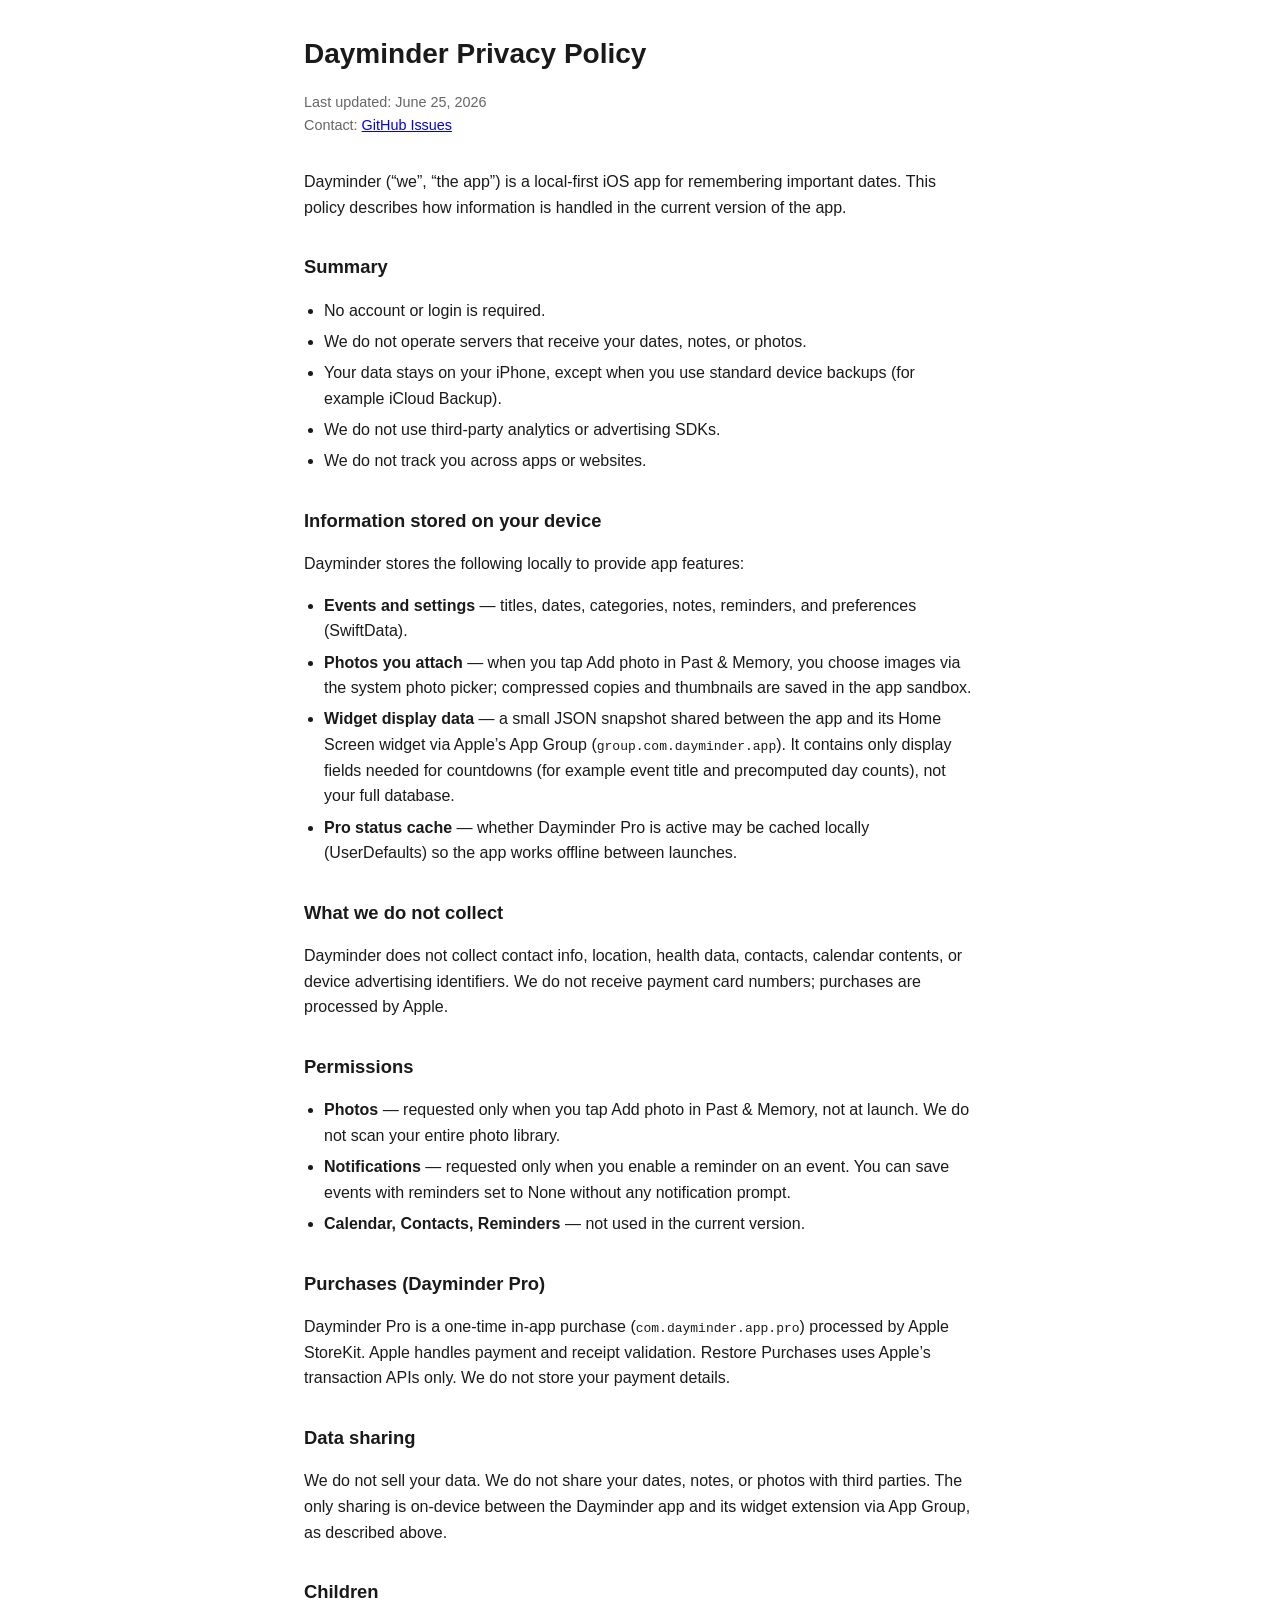
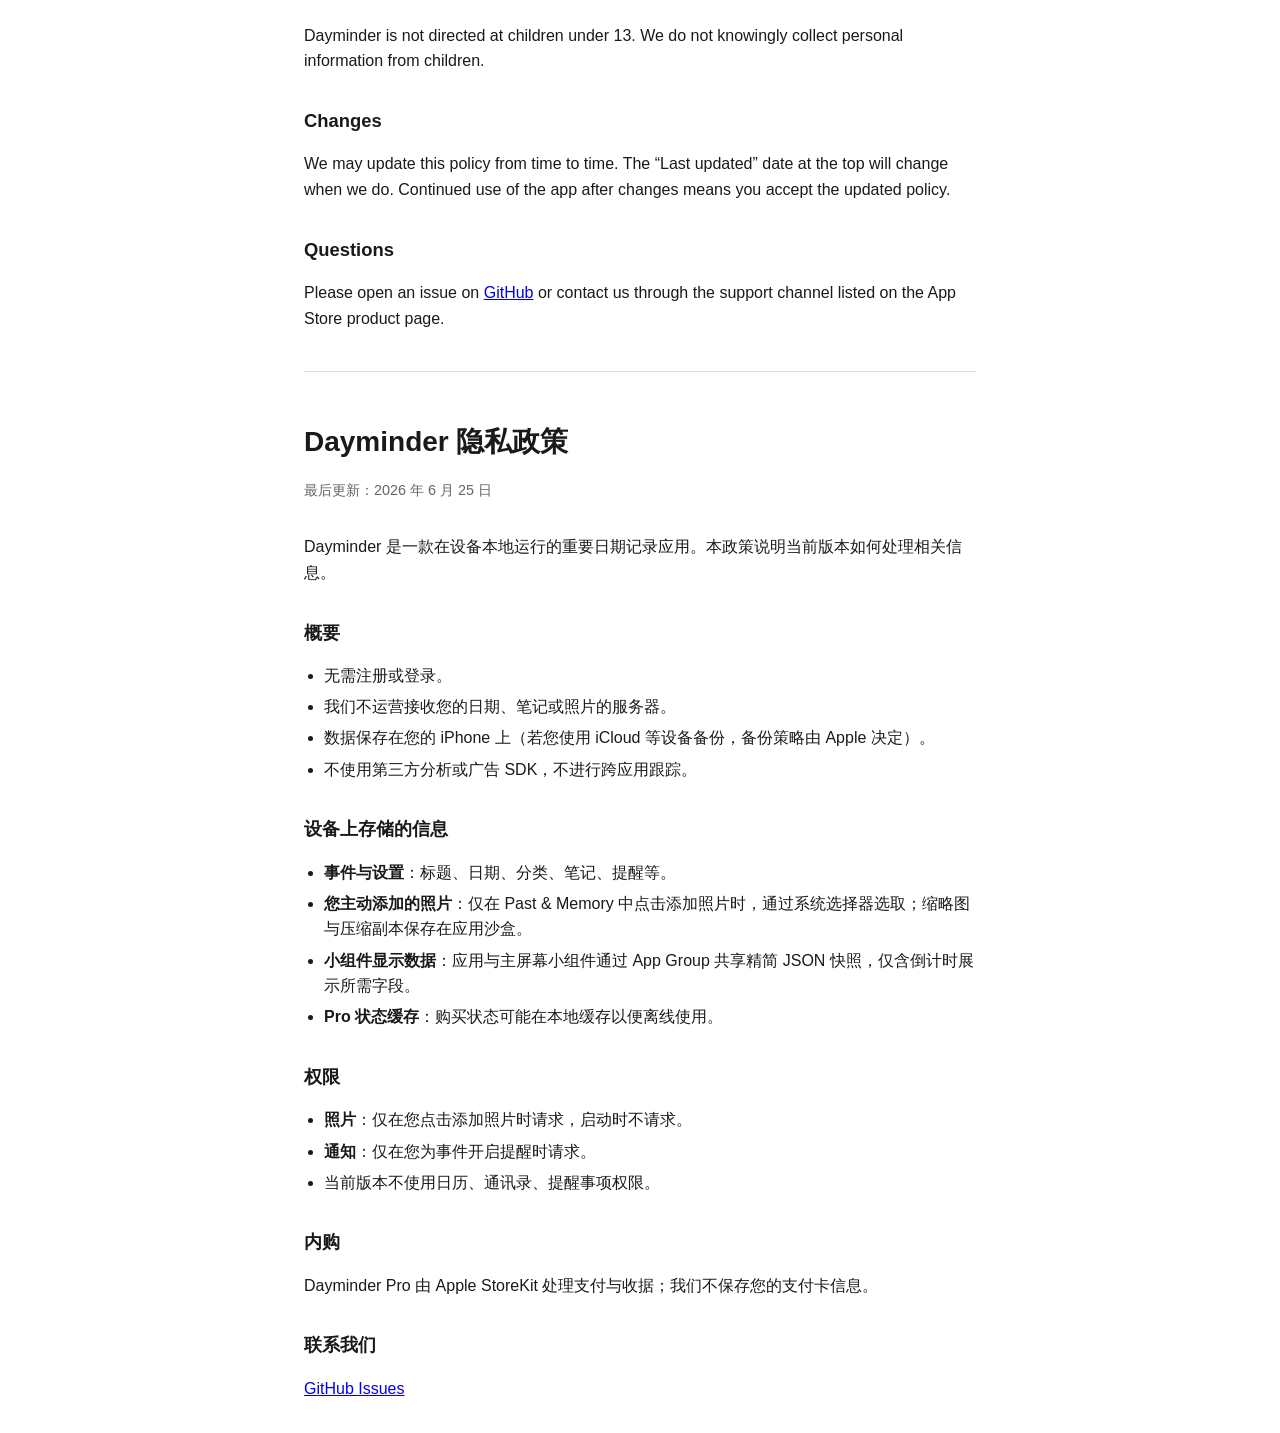
==== docs/privacy.html @ f6368718 "Add Dayminder privacy policy for App Store Connect. GitHub Pages: docs/privacy.html  Co-authored-by:" ====
<!DOCTYPE html>
<html lang="en">
<head>
  <meta charset="utf-8">
  <meta name="viewport" content="width=device-width, initial-scale=1">
  <title>Dayminder Privacy Policy</title>
  <style>
    :root { color-scheme: light dark; }
    body {
      font-family: -apple-system, BlinkMacSystemFont, "Segoe UI", Roboto, Helvetica, Arial, sans-serif;
      line-height: 1.6;
      max-width: 42rem;
      margin: 2rem auto;
      padding: 0 1.25rem;
      color: #1a1a1a;
      background: #fff;
    }
    @media (prefers-color-scheme: dark) {
      body { color: #e8e8e8; background: #111; }
      a { color: #6eb6ff; }
    }
    h1 { font-size: 1.75rem; margin-bottom: 0.25rem; }
    h2 { font-size: 1.15rem; margin-top: 2rem; }
    .meta { color: #666; font-size: 0.9rem; margin-bottom: 2rem; }
    @media (prefers-color-scheme: dark) { .meta { color: #999; } }
    ul { padding-left: 1.25rem; }
    li { margin: 0.35rem 0; }
    hr { border: none; border-top: 1px solid #ddd; margin: 2.5rem 0; }
    @media (prefers-color-scheme: dark) { hr { border-top-color: #333; } }
    .zh { margin-top: 3rem; }
  </style>
</head>
<body>
  <h1>Dayminder Privacy Policy</h1>
  <p class="meta">Last updated: June 25, 2026<br>Contact: <a href="https://github.com/leon0609/dayminder/issues">GitHub Issues</a></p>

  <p>Dayminder (“we”, “the app”) is a local-first iOS app for remembering important dates. This policy describes how information is handled in the current version of the app.</p>

  <h2>Summary</h2>
  <ul>
    <li>No account or login is required.</li>
    <li>We do not operate servers that receive your dates, notes, or photos.</li>
    <li>Your data stays on your iPhone, except when you use standard device backups (for example iCloud Backup).</li>
    <li>We do not use third-party analytics or advertising SDKs.</li>
    <li>We do not track you across apps or websites.</li>
  </ul>

  <h2>Information stored on your device</h2>
  <p>Dayminder stores the following locally to provide app features:</p>
  <ul>
    <li><strong>Events and settings</strong> — titles, dates, categories, notes, reminders, and preferences (SwiftData).</li>
    <li><strong>Photos you attach</strong> — when you tap Add photo in Past &amp; Memory, you choose images via the system photo picker; compressed copies and thumbnails are saved in the app sandbox.</li>
    <li><strong>Widget display data</strong> — a small JSON snapshot shared between the app and its Home Screen widget via Apple’s App Group (<code>group.com.dayminder.app</code>). It contains only display fields needed for countdowns (for example event title and precomputed day counts), not your full database.</li>
    <li><strong>Pro status cache</strong> — whether Dayminder Pro is active may be cached locally (UserDefaults) so the app works offline between launches.</li>
  </ul>

  <h2>What we do not collect</h2>
  <p>Dayminder does not collect contact info, location, health data, contacts, calendar contents, or device advertising identifiers. We do not receive payment card numbers; purchases are processed by Apple.</p>

  <h2>Permissions</h2>
  <ul>
    <li><strong>Photos</strong> — requested only when you tap Add photo in Past &amp; Memory, not at launch. We do not scan your entire photo library.</li>
    <li><strong>Notifications</strong> — requested only when you enable a reminder on an event. You can save events with reminders set to None without any notification prompt.</li>
    <li><strong>Calendar, Contacts, Reminders</strong> — not used in the current version.</li>
  </ul>

  <h2>Purchases (Dayminder Pro)</h2>
  <p>Dayminder Pro is a one-time in-app purchase (<code>com.dayminder.app.pro</code>) processed by Apple StoreKit. Apple handles payment and receipt validation. Restore Purchases uses Apple’s transaction APIs only. We do not store your payment details.</p>

  <h2>Data sharing</h2>
  <p>We do not sell your data. We do not share your dates, notes, or photos with third parties. The only sharing is on-device between the Dayminder app and its widget extension via App Group, as described above.</p>

  <h2>Children</h2>
  <p>Dayminder is not directed at children under 13. We do not knowingly collect personal information from children.</p>

  <h2>Changes</h2>
  <p>We may update this policy from time to time. The “Last updated” date at the top will change when we do. Continued use of the app after changes means you accept the updated policy.</p>

  <h2>Questions</h2>
  <p>Please open an issue on <a href="https://github.com/leon0609/dayminder/issues">GitHub</a> or contact us through the support channel listed on the App Store product page.</p>

  <hr>

  <div class="zh">
    <h1>Dayminder 隐私政策</h1>
    <p class="meta">最后更新：2026 年 6 月 25 日</p>

    <p>Dayminder 是一款在设备本地运行的重要日期记录应用。本政策说明当前版本如何处理相关信息。</p>

    <h2>概要</h2>
    <ul>
      <li>无需注册或登录。</li>
      <li>我们不运营接收您的日期、笔记或照片的服务器。</li>
      <li>数据保存在您的 iPhone 上（若您使用 iCloud 等设备备份，备份策略由 Apple 决定）。</li>
      <li>不使用第三方分析或广告 SDK，不进行跨应用跟踪。</li>
    </ul>

    <h2>设备上存储的信息</h2>
    <ul>
      <li><strong>事件与设置</strong>：标题、日期、分类、笔记、提醒等。</li>
      <li><strong>您主动添加的照片</strong>：仅在 Past &amp; Memory 中点击添加照片时，通过系统选择器选取；缩略图与压缩副本保存在应用沙盒。</li>
      <li><strong>小组件显示数据</strong>：应用与主屏幕小组件通过 App Group 共享精简 JSON 快照，仅含倒计时展示所需字段。</li>
      <li><strong>Pro 状态缓存</strong>：购买状态可能在本地缓存以便离线使用。</li>
    </ul>

    <h2>权限</h2>
    <ul>
      <li><strong>照片</strong>：仅在您点击添加照片时请求，启动时不请求。</li>
      <li><strong>通知</strong>：仅在您为事件开启提醒时请求。</li>
      <li>当前版本不使用日历、通讯录、提醒事项权限。</li>
    </ul>

    <h2>内购</h2>
    <p>Dayminder Pro 由 Apple StoreKit 处理支付与收据；我们不保存您的支付卡信息。</p>

    <h2>联系我们</h2>
    <p><a href="https://github.com/leon0609/dayminder/issues">GitHub Issues</a></p>
  </div>
</body>
</html>
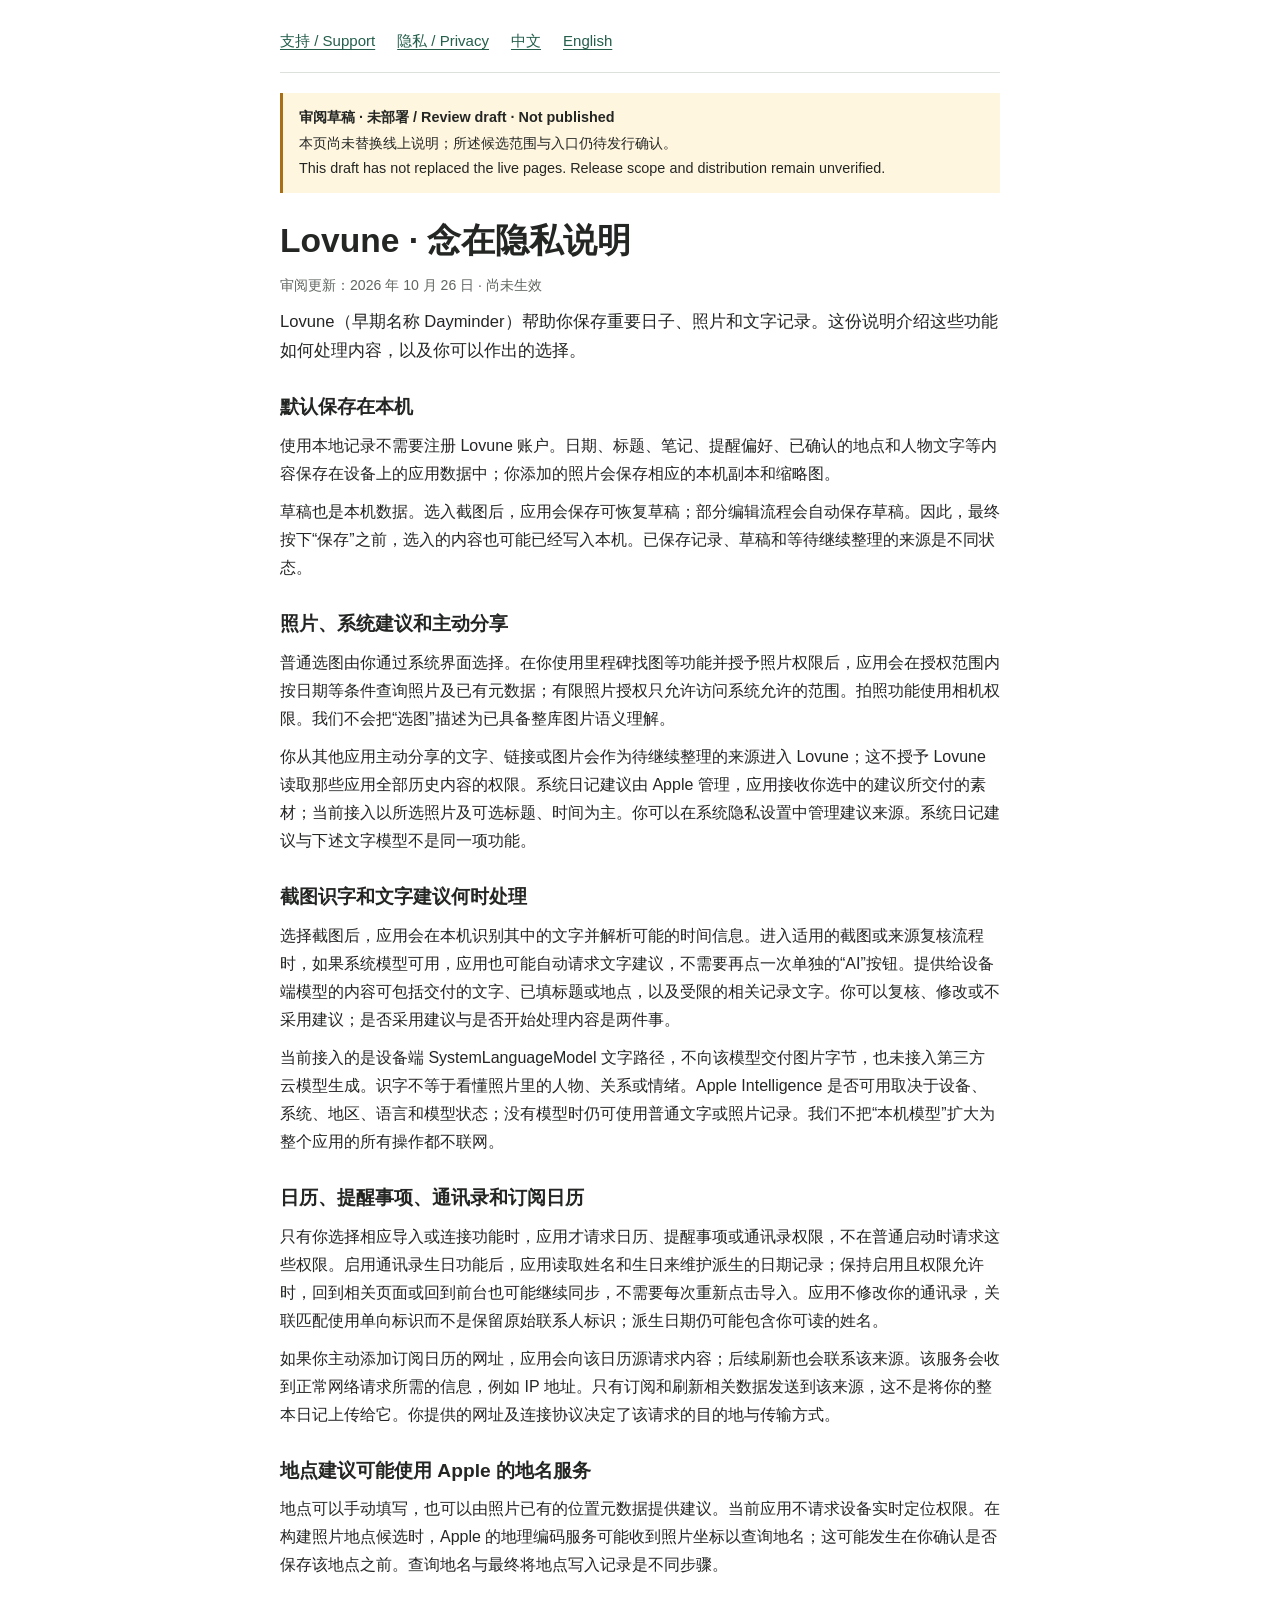
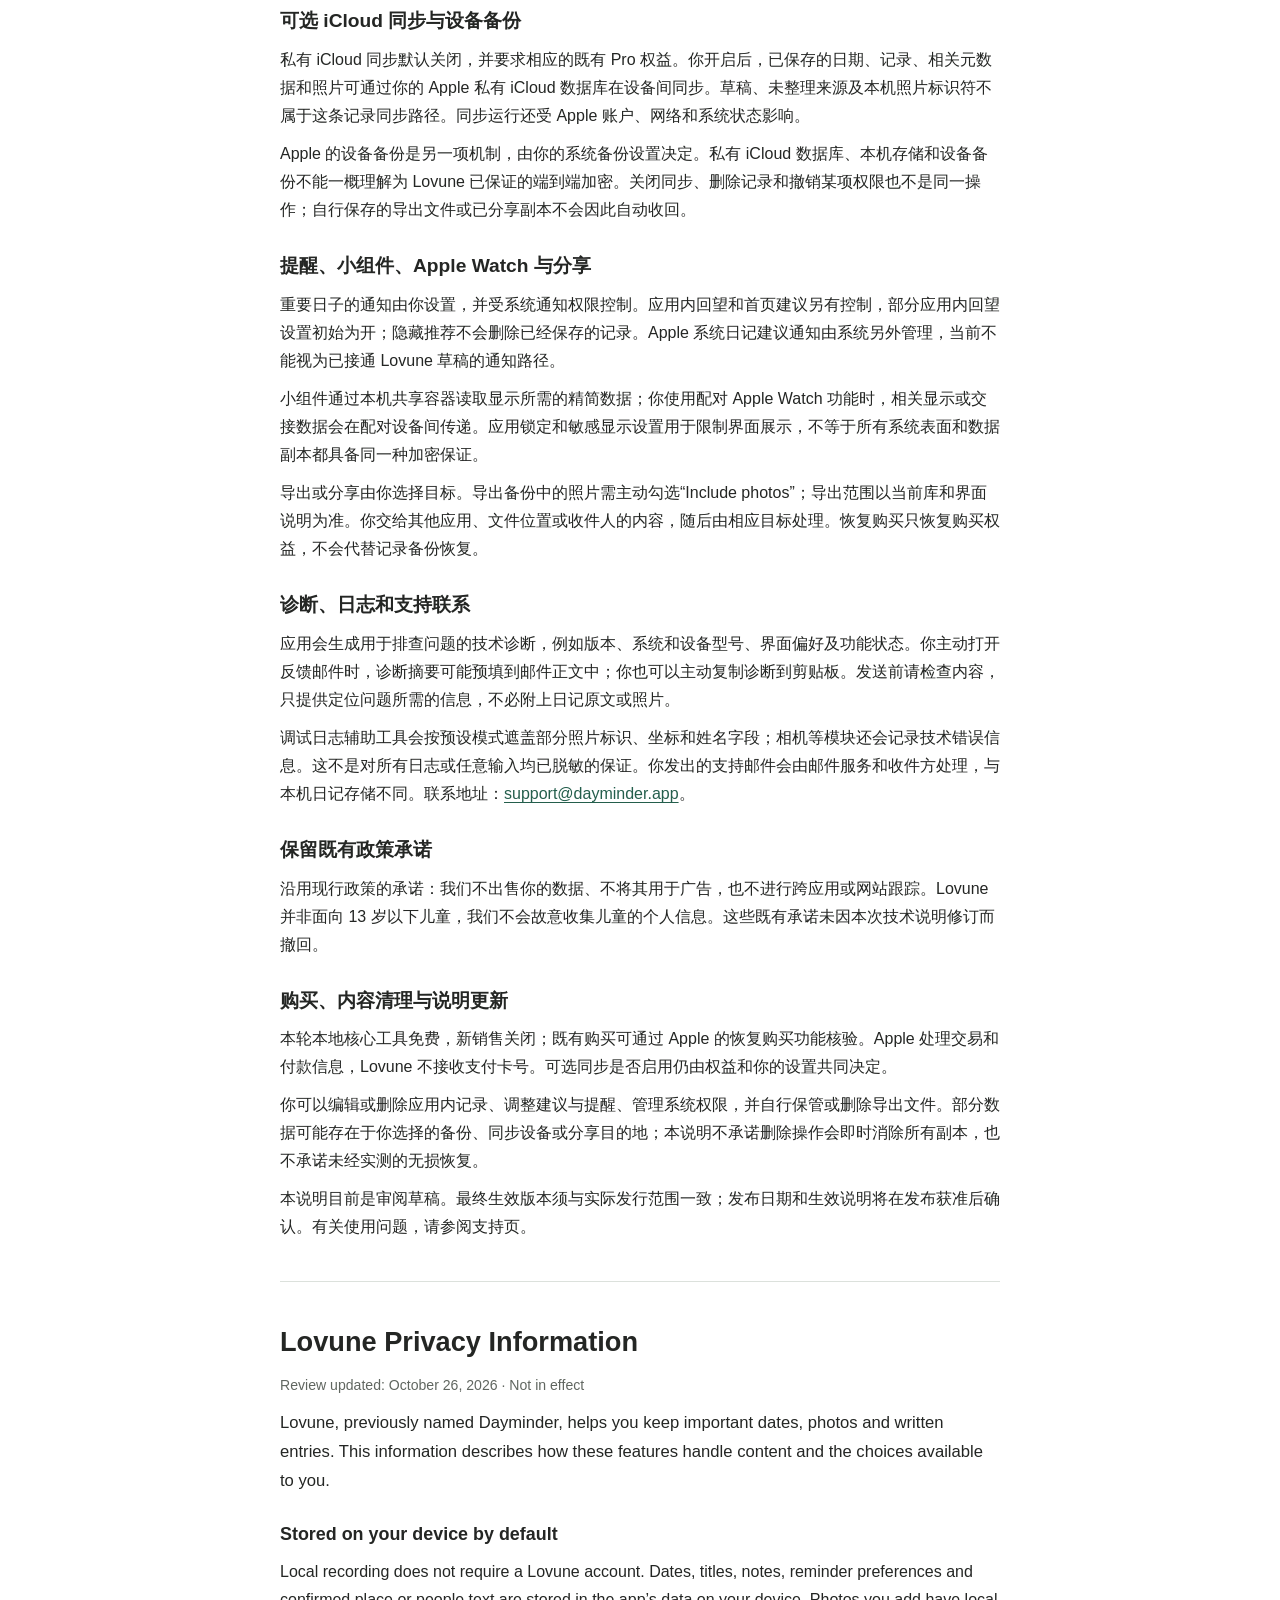
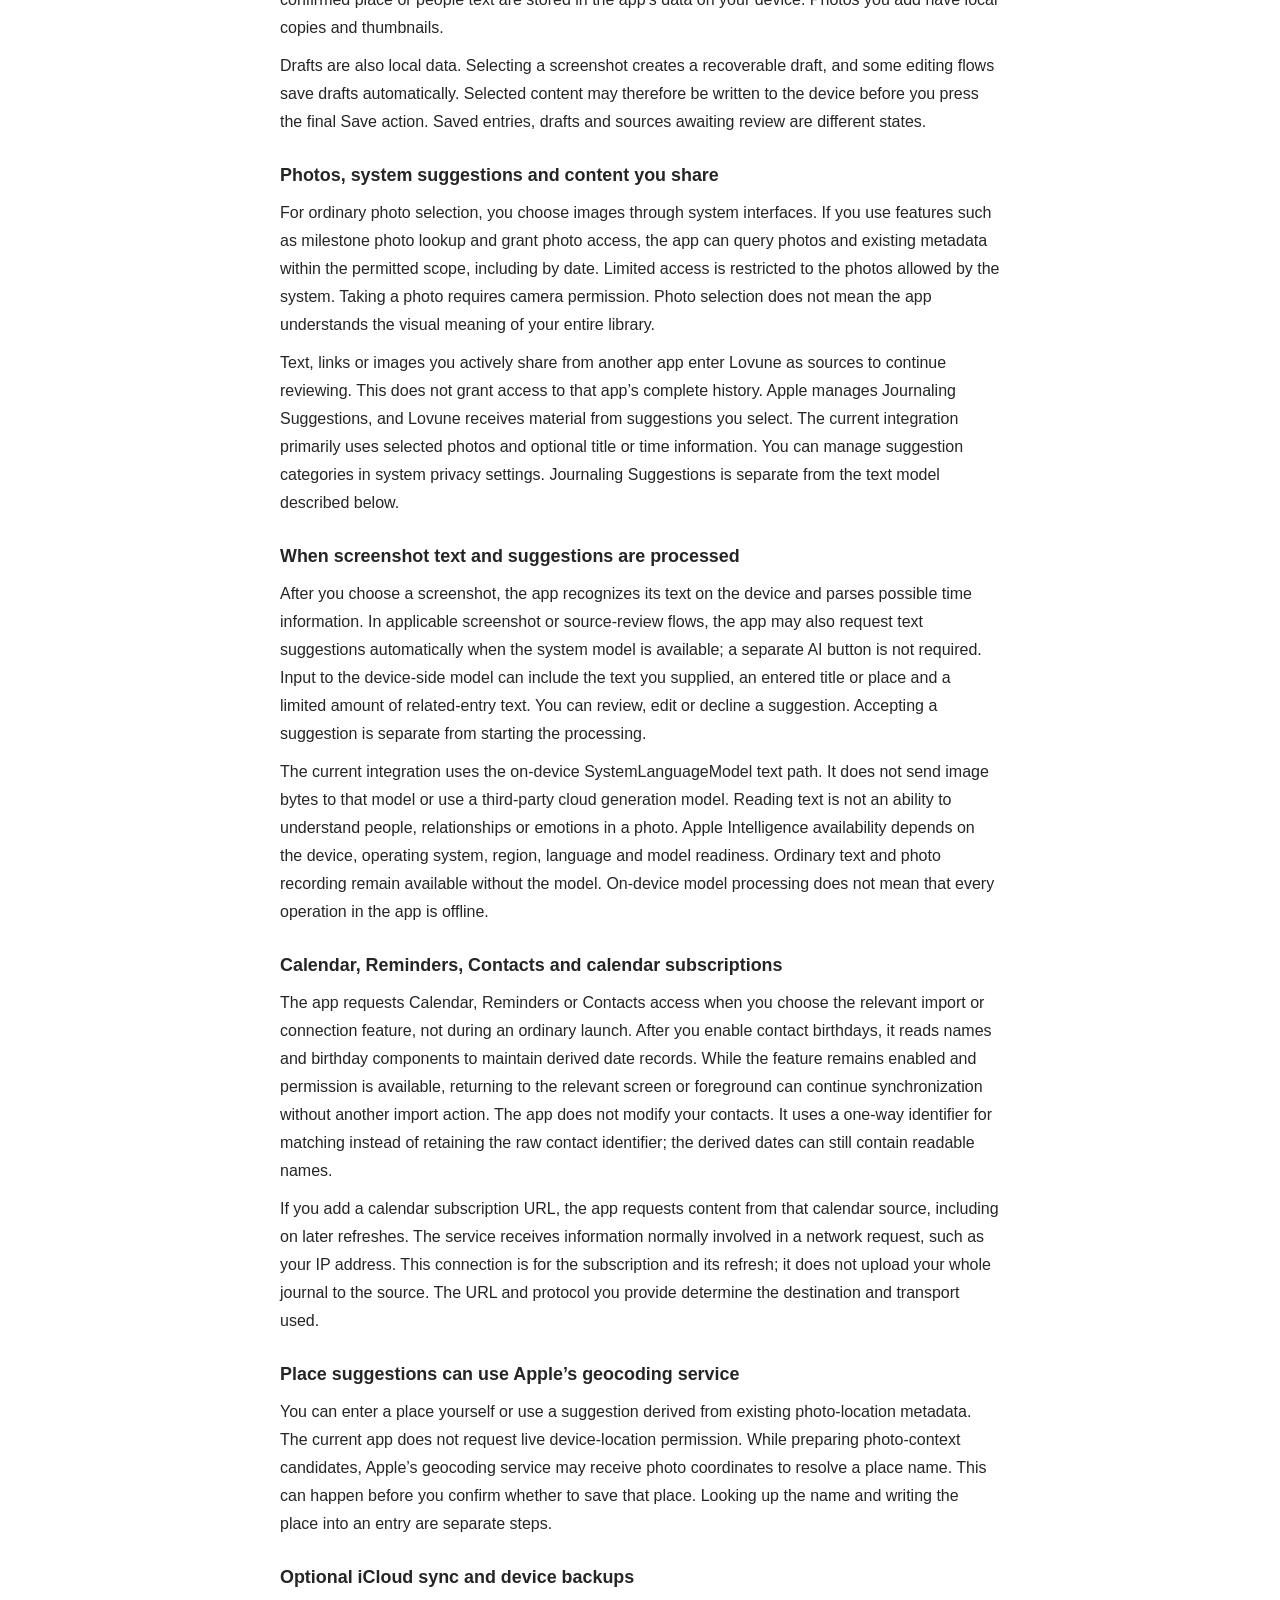
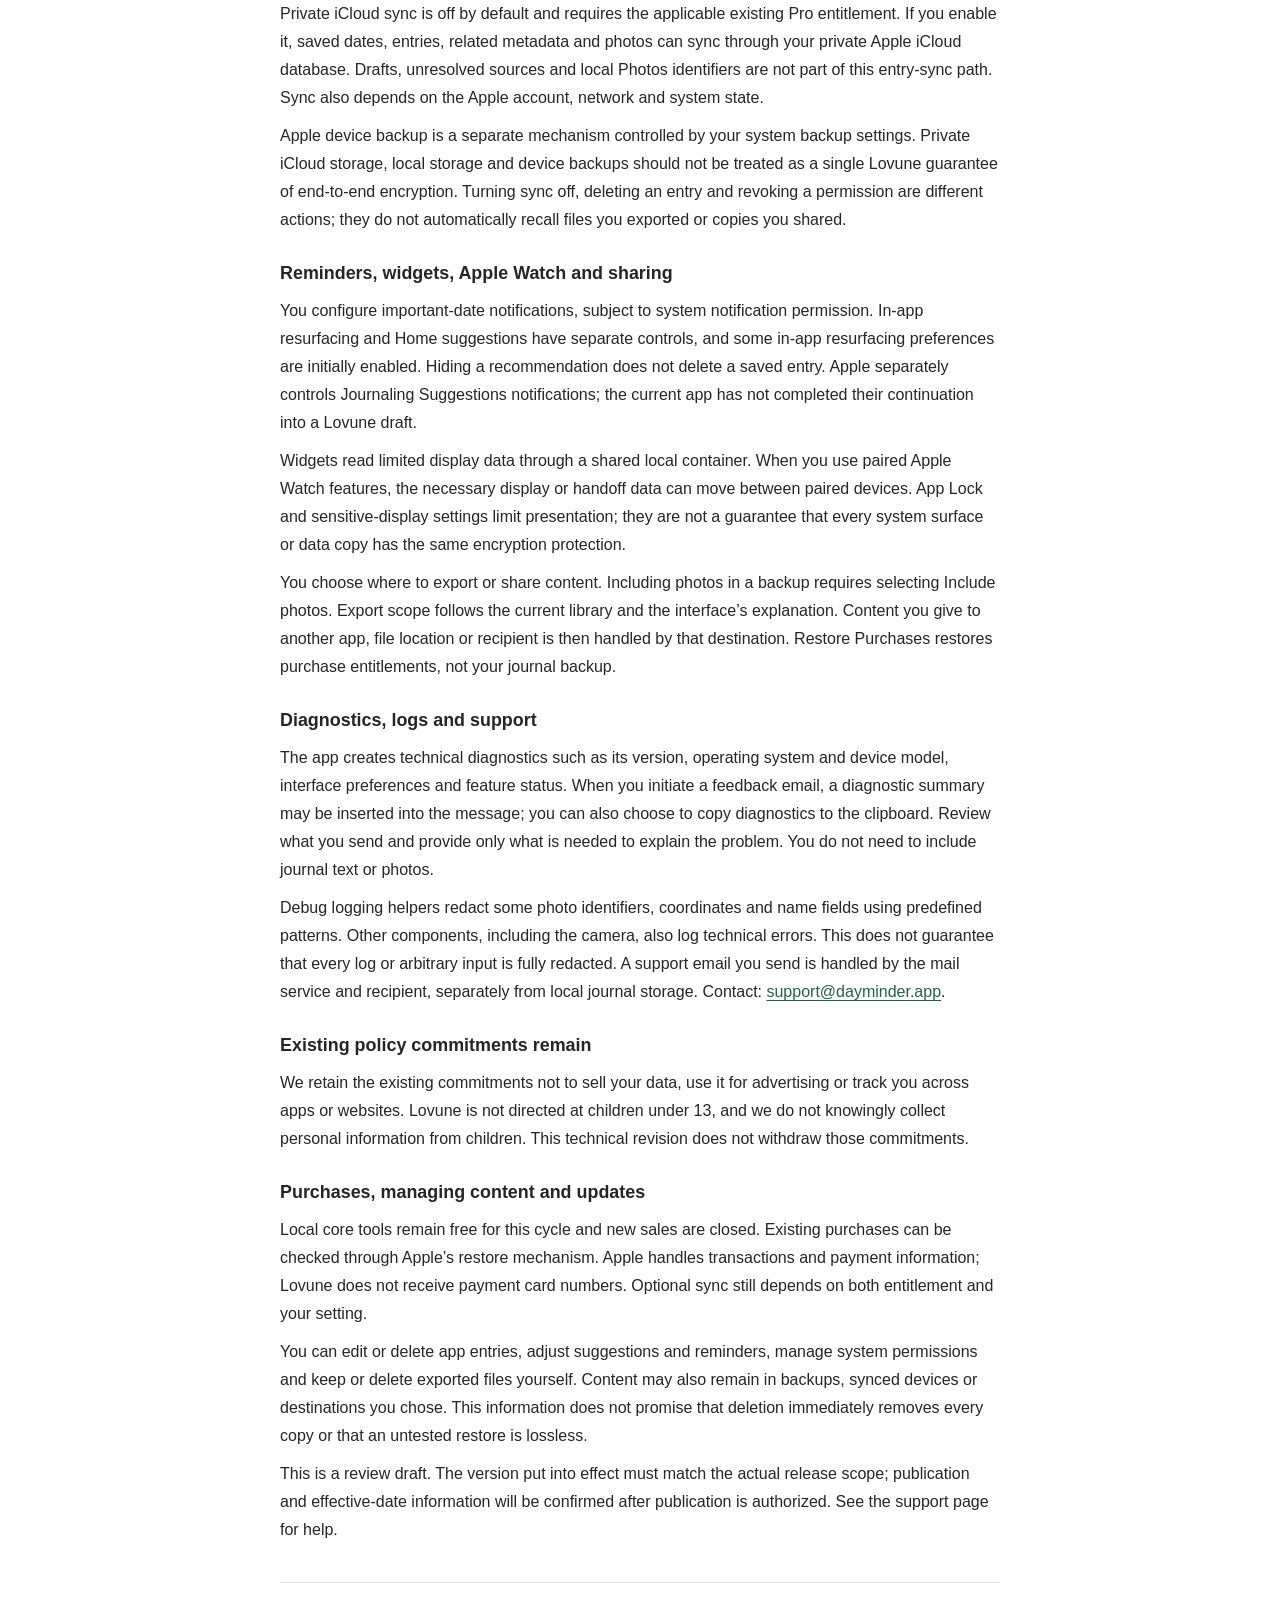
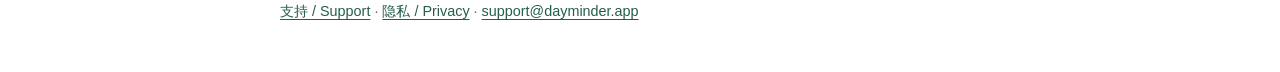
==== commit f8f2dab6: "docs: prepare MKT05 support and privacy review drafts" ====
--- a/docs/privacy.html
+++ b/docs/privacy.html
@@ -1,120 +1,140 @@
 <!DOCTYPE html>
-<html lang="en">
+<html lang="zh-Hans">
 <head>
   <meta charset="utf-8">
   <meta name="viewport" content="width=device-width, initial-scale=1">
-  <title>Dayminder Privacy Policy</title>
+  <meta name="robots" content="noindex,nofollow">
+  <link rel="icon" href="data:,">
+  <title>Lovune · 念在隐私说明 | Review draft</title>
   <style>
-    :root { color-scheme: light dark; }
-    body {
-      font-family: -apple-system, BlinkMacSystemFont, "Segoe UI", Roboto, Helvetica, Arial, sans-serif;
-      line-height: 1.6;
-      max-width: 42rem;
-      margin: 2rem auto;
-      padding: 0 1.25rem;
-      color: #1a1a1a;
-      background: #fff;
-    }
-    @media (prefers-color-scheme: dark) {
-      body { color: #e8e8e8; background: #111; }
-      a { color: #6eb6ff; }
-    }
-    h1 { font-size: 1.75rem; margin-bottom: 0.25rem; }
-    h2 { font-size: 1.15rem; margin-top: 2rem; }
-    .meta { color: #666; font-size: 0.9rem; margin-bottom: 2rem; }
-    @media (prefers-color-scheme: dark) { .meta { color: #999; } }
-    ul { padding-left: 1.25rem; }
-    li { margin: 0.35rem 0; }
-    hr { border: none; border-top: 1px solid #ddd; margin: 2.5rem 0; }
-    @media (prefers-color-scheme: dark) { hr { border-top-color: #333; } }
-    .zh { margin-top: 3rem; }
-  </style>
+:root { color-scheme: light dark; --paper:#fff; --ink:#242624; --muted:#606660; --rule:#dce1dc; --link:#245e4c; --note:#fff6df; }
+* { box-sizing: border-box; }
+html { scroll-behavior: auto; }
+body { margin:0; background:var(--paper); color:var(--ink); font-family:-apple-system,BlinkMacSystemFont,"Segoe UI","Microsoft YaHei",sans-serif; font-size:16px; line-height:1.75; }
+main { max-width:48rem; margin:0 auto; padding:28px 24px 48px; }
+nav { display:flex; flex-wrap:wrap; gap:10px 22px; padding-bottom:18px; border-bottom:1px solid var(--rule); font-size:.94rem; }
+a { color:var(--link); text-underline-offset:3px; overflow-wrap:anywhere; }
+a:focus-visible { outline:3px solid var(--link); outline-offset:4px; border-radius:2px; }
+h1 { font-size:clamp(1.7rem,5vw,2.1rem); line-height:1.3; margin:26px 0 10px; }
+h2 { font-size:1.2rem; line-height:1.5; margin:28px 0 8px; }
+h3 { font-size:1.12rem; line-height:1.5; margin:26px 0 8px; }
+p { margin:10px 0; overflow-wrap:anywhere; }
+li { margin:7px 0; overflow-wrap:anywhere; }
+ul { padding-left:1.4rem; }
+.meta { color:var(--muted); font-size:.88rem; }
+.draft { background:var(--note); border-left:3px solid #a77016; padding:12px 16px; margin:20px 0; font-size:.9rem; }
+.intro { font-size:1.04rem; }
+.language { border-top:1px solid var(--rule); margin-top:40px; padding-top:12px; }
+.language > h2 { font-size:1.7rem; }
+footer { margin-top:38px; border-top:1px solid var(--rule); padding-top:16px; font-size:.9rem; color:var(--muted); }
+.skip { position:absolute; left:24px; top:-80px; background:var(--paper); padding:8px; }
+.skip:focus { top:4px; }
+@media(max-width:480px) { main { padding:20px 18px 36px; } nav { gap:8px 18px; } .draft { padding:10px 12px; } }
+@media(prefers-color-scheme:dark) { :root { --paper:#171c19; --ink:#e5ece6; --muted:#b2bcb4; --rule:#3b463e; --link:#a4d7c0; --note:#302919; } }
+@media print { main { max-width:none; } nav,.skip { display:none; } h2,h3 { break-after:avoid; } }
+</style>
 </head>
-<body>
-  <h1>Dayminder Privacy Policy</h1>
-  <p class="meta">Last updated: June 25, 2026<br>Contact: <a href="https://github.com/leon0609/dayminder/issues">GitHub Issues</a></p>
-
-  <p>Dayminder (“we”, “the app”) is a local-first iOS app for remembering important dates. This policy describes how information is handled in the current version of the app.</p>
-
-  <h2>Summary</h2>
-  <ul>
-    <li>No account or login is required.</li>
-    <li>We do not operate servers that receive your dates, notes, or photos.</li>
-    <li>Your data stays on your iPhone, except when you use standard device backups (for example iCloud Backup).</li>
-    <li>We do not use third-party analytics or advertising SDKs.</li>
-    <li>We do not track you across apps or websites.</li>
-  </ul>
-
-  <h2>Information stored on your device</h2>
-  <p>Dayminder stores the following locally to provide app features:</p>
-  <ul>
-    <li><strong>Events and settings</strong> — titles, dates, categories, notes, reminders, and preferences (SwiftData).</li>
-    <li><strong>Photos you attach</strong> — when you tap Add photo in Past &amp; Memory, you choose images via the system photo picker; compressed copies and thumbnails are saved in the app sandbox.</li>
-    <li><strong>Widget display data</strong> — a small JSON snapshot shared between the app and its Home Screen widget via Apple’s App Group (<code>group.com.dayminder.app</code>). It contains only display fields needed for countdowns (for example event title and precomputed day counts), not your full database.</li>
-    <li><strong>Pro status cache</strong> — whether Dayminder Pro is active may be cached locally (UserDefaults) so the app works offline between launches.</li>
-  </ul>
-
-  <h2>What we do not collect</h2>
-  <p>Dayminder does not collect contact info, location, health data, contacts, calendar contents, or device advertising identifiers. We do not receive payment card numbers; purchases are processed by Apple.</p>
-
-  <h2>Permissions</h2>
-  <ul>
-    <li><strong>Photos</strong> — requested only when you tap Add photo in Past &amp; Memory, not at launch. We do not scan your entire photo library.</li>
-    <li><strong>Notifications</strong> — requested only when you enable a reminder on an event. You can save events with reminders set to None without any notification prompt.</li>
-    <li><strong>Calendar, Contacts, Reminders</strong> — not used in the current version.</li>
-  </ul>
-
-  <h2>Purchases (Dayminder Pro)</h2>
-  <p>Dayminder Pro is a one-time in-app purchase (<code>com.dayminder.app.pro</code>) processed by Apple StoreKit. Apple handles payment and receipt validation. Restore Purchases uses Apple’s transaction APIs only. We do not store your payment details.</p>
-
-  <h2>Data sharing</h2>
-  <p>We do not sell your data. We do not share your dates, notes, or photos with third parties. The only sharing is on-device between the Dayminder app and its widget extension via App Group, as described above.</p>
-
-  <h2>Children</h2>
-  <p>Dayminder is not directed at children under 13. We do not knowingly collect personal information from children.</p>
-
-  <h2>Changes</h2>
-  <p>We may update this policy from time to time. The “Last updated” date at the top will change when we do. Continued use of the app after changes means you accept the updated policy.</p>
-
-  <h2>Questions</h2>
-  <p>Please open an issue on <a href="https://github.com/leon0609/dayminder/issues">GitHub</a> or contact us through the support channel listed on the App Store product page.</p>
-
-  <hr>
-
-  <div class="zh">
-    <h1>Dayminder 隐私政策</h1>
-    <p class="meta">最后更新：2026 年 6 月 25 日</p>
-
-    <p>Dayminder 是一款在设备本地运行的重要日期记录应用。本政策说明当前版本如何处理相关信息。</p>
-
-    <h2>概要</h2>
-    <ul>
-      <li>无需注册或登录。</li>
-      <li>我们不运营接收您的日期、笔记或照片的服务器。</li>
-      <li>数据保存在您的 iPhone 上（若您使用 iCloud 等设备备份，备份策略由 Apple 决定）。</li>
-      <li>不使用第三方分析或广告 SDK，不进行跨应用跟踪。</li>
-    </ul>
-
-    <h2>设备上存储的信息</h2>
-    <ul>
-      <li><strong>事件与设置</strong>：标题、日期、分类、笔记、提醒等。</li>
-      <li><strong>您主动添加的照片</strong>：仅在 Past &amp; Memory 中点击添加照片时，通过系统选择器选取；缩略图与压缩副本保存在应用沙盒。</li>
-      <li><strong>小组件显示数据</strong>：应用与主屏幕小组件通过 App Group 共享精简 JSON 快照，仅含倒计时展示所需字段。</li>
-      <li><strong>Pro 状态缓存</strong>：购买状态可能在本地缓存以便离线使用。</li>
-    </ul>
-
-    <h2>权限</h2>
-    <ul>
-      <li><strong>照片</strong>：仅在您点击添加照片时请求，启动时不请求。</li>
-      <li><strong>通知</strong>：仅在您为事件开启提醒时请求。</li>
-      <li>当前版本不使用日历、通讯录、提醒事项权限。</li>
-    </ul>
-
-    <h2>内购</h2>
-    <p>Dayminder Pro 由 Apple StoreKit 处理支付与收据；我们不保存您的支付卡信息。</p>
-
-    <h2>联系我们</h2>
-    <p><a href="https://github.com/leon0609/dayminder/issues">GitHub Issues</a></p>
-  </div>
+<body data-page="privacy">
+<a class="skip" href="#content">跳到正文 / Skip to content</a>
+<main id="content">
+<nav aria-label="页面与语言 / Pages and languages">
+  <a href="support.html">支持 / Support</a>
+  <a href="privacy.html">隐私 / Privacy</a>
+  <a href="#chinese" lang="zh-Hans">中文</a>
+  <a href="#english" lang="en">English</a>
+</nav>
+<aside class="draft" role="note"><strong>审阅草稿 · 未部署 / Review draft · Not published</strong><br>本页尚未替换线上说明；所述候选范围与入口仍待发行确认。<br><span lang="en">This draft has not replaced the live pages. Release scope and distribution remain unverified.</span></aside>
+<article id="chinese" lang="zh-Hans">
+  <h1>Lovune · 念在隐私说明</h1>
+  <p class="meta">审阅更新：2026 年 10 月 26 日 · 尚未生效</p>
+  <p class="intro">Lovune（早期名称 Dayminder）帮助你保存重要日子、照片和文字记录。这份说明介绍这些功能如何处理内容，以及你可以作出的选择。</p>
+  <section><h2>默认保存在本机</h2>
+<p>使用本地记录不需要注册 Lovune 账户。日期、标题、笔记、提醒偏好、已确认的地点和人物文字等内容保存在设备上的应用数据中；你添加的照片会保存相应的本机副本和缩略图。</p>
+<p>草稿也是本机数据。选入截图后，应用会保存可恢复草稿；部分编辑流程会自动保存草稿。因此，最终按下“保存”之前，选入的内容也可能已经写入本机。已保存记录、草稿和等待继续整理的来源是不同状态。</p>
+</section>
+<section><h2>照片、系统建议和主动分享</h2>
+<p>普通选图由你通过系统界面选择。在你使用里程碑找图等功能并授予照片权限后，应用会在授权范围内按日期等条件查询照片及已有元数据；有限照片授权只允许访问系统允许的范围。拍照功能使用相机权限。我们不会把“选图”描述为已具备整库图片语义理解。</p>
+<p>你从其他应用主动分享的文字、链接或图片会作为待继续整理的来源进入 Lovune；这不授予 Lovune 读取那些应用全部历史内容的权限。系统日记建议由 Apple 管理，应用接收你选中的建议所交付的素材；当前接入以所选照片及可选标题、时间为主。你可以在系统隐私设置中管理建议来源。系统日记建议与下述文字模型不是同一项功能。</p>
+</section>
+<section><h2>截图识字和文字建议何时处理</h2>
+<p>选择截图后，应用会在本机识别其中的文字并解析可能的时间信息。进入适用的截图或来源复核流程时，如果系统模型可用，应用也可能自动请求文字建议，不需要再点一次单独的“AI”按钮。提供给设备端模型的内容可包括交付的文字、已填标题或地点，以及受限的相关记录文字。你可以复核、修改或不采用建议；是否采用建议与是否开始处理内容是两件事。</p>
+<p>当前接入的是设备端 SystemLanguageModel 文字路径，不向该模型交付图片字节，也未接入第三方云模型生成。识字不等于看懂照片里的人物、关系或情绪。Apple Intelligence 是否可用取决于设备、系统、地区、语言和模型状态；没有模型时仍可使用普通文字或照片记录。我们不把“本机模型”扩大为整个应用的所有操作都不联网。</p>
+</section>
+<section><h2>日历、提醒事项、通讯录和订阅日历</h2>
+<p>只有你选择相应导入或连接功能时，应用才请求日历、提醒事项或通讯录权限，不在普通启动时请求这些权限。启用通讯录生日功能后，应用读取姓名和生日来维护派生的日期记录；保持启用且权限允许时，回到相关页面或回到前台也可能继续同步，不需要每次重新点击导入。应用不修改你的通讯录，关联匹配使用单向标识而不是保留原始联系人标识；派生日期仍可能包含你可读的姓名。</p>
+<p>如果你主动添加订阅日历的网址，应用会向该日历源请求内容；后续刷新也会联系该来源。该服务会收到正常网络请求所需的信息，例如 IP 地址。只有订阅和刷新相关数据发送到该来源，这不是将你的整本日记上传给它。你提供的网址及连接协议决定了该请求的目的地与传输方式。</p>
+</section>
+<section><h2>地点建议可能使用 Apple 的地名服务</h2>
+<p>地点可以手动填写，也可以由照片已有的位置元数据提供建议。当前应用不请求设备实时定位权限。在构建照片地点候选时，Apple 的地理编码服务可能收到照片坐标以查询地名；这可能发生在你确认是否保存该地点之前。查询地名与最终将地点写入记录是不同步骤。</p>
+</section>
+<section><h2>可选 iCloud 同步与设备备份</h2>
+<p>私有 iCloud 同步默认关闭，并要求相应的既有 Pro 权益。你开启后，已保存的日期、记录、相关元数据和照片可通过你的 Apple 私有 iCloud 数据库在设备间同步。草稿、未整理来源及本机照片标识符不属于这条记录同步路径。同步运行还受 Apple 账户、网络和系统状态影响。</p>
+<p>Apple 的设备备份是另一项机制，由你的系统备份设置决定。私有 iCloud 数据库、本机存储和设备备份不能一概理解为 Lovune 已保证的端到端加密。关闭同步、删除记录和撤销某项权限也不是同一操作；自行保存的导出文件或已分享副本不会因此自动收回。</p>
+</section>
+<section><h2>提醒、小组件、Apple Watch 与分享</h2>
+<p>重要日子的通知由你设置，并受系统通知权限控制。应用内回望和首页建议另有控制，部分应用内回望设置初始为开；隐藏推荐不会删除已经保存的记录。Apple 系统日记建议通知由系统另外管理，当前不能视为已接通 Lovune 草稿的通知路径。</p>
+<p>小组件通过本机共享容器读取显示所需的精简数据；你使用配对 Apple Watch 功能时，相关显示或交接数据会在配对设备间传递。应用锁定和敏感显示设置用于限制界面展示，不等于所有系统表面和数据副本都具备同一种加密保证。</p>
+<p>导出或分享由你选择目标。导出备份中的照片需主动勾选“Include photos”；导出范围以当前库和界面说明为准。你交给其他应用、文件位置或收件人的内容，随后由相应目标处理。恢复购买只恢复购买权益，不会代替记录备份恢复。</p>
+</section>
+<section><h2>诊断、日志和支持联系</h2>
+<p>应用会生成用于排查问题的技术诊断，例如版本、系统和设备型号、界面偏好及功能状态。你主动打开反馈邮件时，诊断摘要可能预填到邮件正文中；你也可以主动复制诊断到剪贴板。发送前请检查内容，只提供定位问题所需的信息，不必附上日记原文或照片。</p>
+<p>调试日志辅助工具会按预设模式遮盖部分照片标识、坐标和姓名字段；相机等模块还会记录技术错误信息。这不是对所有日志或任意输入均已脱敏的保证。你发出的支持邮件会由邮件服务和收件方处理，与本机日记存储不同。联系地址：<a href="mailto:support@dayminder.app">support@dayminder.app</a>。</p>
+</section>
+<section><h2>保留既有政策承诺</h2>
+<p>沿用现行政策的承诺：我们不出售你的数据、不将其用于广告，也不进行跨应用或网站跟踪。Lovune 并非面向 13 岁以下儿童，我们不会故意收集儿童的个人信息。这些既有承诺未因本次技术说明修订而撤回。</p>
+</section>
+<section><h2>购买、内容清理与说明更新</h2>
+<p>本轮本地核心工具免费，新销售关闭；既有购买可通过 Apple 的恢复购买功能核验。Apple 处理交易和付款信息，Lovune 不接收支付卡号。可选同步是否启用仍由权益和你的设置共同决定。</p>
+<p>你可以编辑或删除应用内记录、调整建议与提醒、管理系统权限，并自行保管或删除导出文件。部分数据可能存在于你选择的备份、同步设备或分享目的地；本说明不承诺删除操作会即时消除所有副本，也不承诺未经实测的无损恢复。</p>
+<p>本说明目前是审阅草稿。最终生效版本须与实际发行范围一致；发布日期和生效说明将在发布获准后确认。有关使用问题，请参阅支持页。</p>
+</section>
+</article>
+<article class="language" id="english" lang="en">
+  <h2>Lovune Privacy Information</h2>
+  <p class="meta">Review updated: October 26, 2026 · Not in effect</p>
+  <p class="intro">Lovune, previously named Dayminder, helps you keep important dates, photos and written entries. This information describes how these features handle content and the choices available to you.</p>
+  <section><h3>Stored on your device by default</h3>
+<p>Local recording does not require a Lovune account. Dates, titles, notes, reminder preferences and confirmed place or people text are stored in the app’s data on your device. Photos you add have local copies and thumbnails.</p>
+<p>Drafts are also local data. Selecting a screenshot creates a recoverable draft, and some editing flows save drafts automatically. Selected content may therefore be written to the device before you press the final Save action. Saved entries, drafts and sources awaiting review are different states.</p>
+</section>
+<section><h3>Photos, system suggestions and content you share</h3>
+<p>For ordinary photo selection, you choose images through system interfaces. If you use features such as milestone photo lookup and grant photo access, the app can query photos and existing metadata within the permitted scope, including by date. Limited access is restricted to the photos allowed by the system. Taking a photo requires camera permission. Photo selection does not mean the app understands the visual meaning of your entire library.</p>
+<p>Text, links or images you actively share from another app enter Lovune as sources to continue reviewing. This does not grant access to that app’s complete history. Apple manages Journaling Suggestions, and Lovune receives material from suggestions you select. The current integration primarily uses selected photos and optional title or time information. You can manage suggestion categories in system privacy settings. Journaling Suggestions is separate from the text model described below.</p>
+</section>
+<section><h3>When screenshot text and suggestions are processed</h3>
+<p>After you choose a screenshot, the app recognizes its text on the device and parses possible time information. In applicable screenshot or source-review flows, the app may also request text suggestions automatically when the system model is available; a separate AI button is not required. Input to the device-side model can include the text you supplied, an entered title or place and a limited amount of related-entry text. You can review, edit or decline a suggestion. Accepting a suggestion is separate from starting the processing.</p>
+<p>The current integration uses the on-device SystemLanguageModel text path. It does not send image bytes to that model or use a third-party cloud generation model. Reading text is not an ability to understand people, relationships or emotions in a photo. Apple Intelligence availability depends on the device, operating system, region, language and model readiness. Ordinary text and photo recording remain available without the model. On-device model processing does not mean that every operation in the app is offline.</p>
+</section>
+<section><h3>Calendar, Reminders, Contacts and calendar subscriptions</h3>
+<p>The app requests Calendar, Reminders or Contacts access when you choose the relevant import or connection feature, not during an ordinary launch. After you enable contact birthdays, it reads names and birthday components to maintain derived date records. While the feature remains enabled and permission is available, returning to the relevant screen or foreground can continue synchronization without another import action. The app does not modify your contacts. It uses a one-way identifier for matching instead of retaining the raw contact identifier; the derived dates can still contain readable names.</p>
+<p>If you add a calendar subscription URL, the app requests content from that calendar source, including on later refreshes. The service receives information normally involved in a network request, such as your IP address. This connection is for the subscription and its refresh; it does not upload your whole journal to the source. The URL and protocol you provide determine the destination and transport used.</p>
+</section>
+<section><h3>Place suggestions can use Apple’s geocoding service</h3>
+<p>You can enter a place yourself or use a suggestion derived from existing photo-location metadata. The current app does not request live device-location permission. While preparing photo-context candidates, Apple’s geocoding service may receive photo coordinates to resolve a place name. This can happen before you confirm whether to save that place. Looking up the name and writing the place into an entry are separate steps.</p>
+</section>
+<section><h3>Optional iCloud sync and device backups</h3>
+<p>Private iCloud sync is off by default and requires the applicable existing Pro entitlement. If you enable it, saved dates, entries, related metadata and photos can sync through your private Apple iCloud database. Drafts, unresolved sources and local Photos identifiers are not part of this entry-sync path. Sync also depends on the Apple account, network and system state.</p>
+<p>Apple device backup is a separate mechanism controlled by your system backup settings. Private iCloud storage, local storage and device backups should not be treated as a single Lovune guarantee of end-to-end encryption. Turning sync off, deleting an entry and revoking a permission are different actions; they do not automatically recall files you exported or copies you shared.</p>
+</section>
+<section><h3>Reminders, widgets, Apple Watch and sharing</h3>
+<p>You configure important-date notifications, subject to system notification permission. In-app resurfacing and Home suggestions have separate controls, and some in-app resurfacing preferences are initially enabled. Hiding a recommendation does not delete a saved entry. Apple separately controls Journaling Suggestions notifications; the current app has not completed their continuation into a Lovune draft.</p>
+<p>Widgets read limited display data through a shared local container. When you use paired Apple Watch features, the necessary display or handoff data can move between paired devices. App Lock and sensitive-display settings limit presentation; they are not a guarantee that every system surface or data copy has the same encryption protection.</p>
+<p>You choose where to export or share content. Including photos in a backup requires selecting Include photos. Export scope follows the current library and the interface’s explanation. Content you give to another app, file location or recipient is then handled by that destination. Restore Purchases restores purchase entitlements, not your journal backup.</p>
+</section>
+<section><h3>Diagnostics, logs and support</h3>
+<p>The app creates technical diagnostics such as its version, operating system and device model, interface preferences and feature status. When you initiate a feedback email, a diagnostic summary may be inserted into the message; you can also choose to copy diagnostics to the clipboard. Review what you send and provide only what is needed to explain the problem. You do not need to include journal text or photos.</p>
+<p>Debug logging helpers redact some photo identifiers, coordinates and name fields using predefined patterns. Other components, including the camera, also log technical errors. This does not guarantee that every log or arbitrary input is fully redacted. A support email you send is handled by the mail service and recipient, separately from local journal storage. Contact: <a href="mailto:support@dayminder.app">support@dayminder.app</a>.</p>
+</section>
+<section><h3>Existing policy commitments remain</h3>
+<p>We retain the existing commitments not to sell your data, use it for advertising or track you across apps or websites. Lovune is not directed at children under 13, and we do not knowingly collect personal information from children. This technical revision does not withdraw those commitments.</p>
+</section>
+<section><h3>Purchases, managing content and updates</h3>
+<p>Local core tools remain free for this cycle and new sales are closed. Existing purchases can be checked through Apple’s restore mechanism. Apple handles transactions and payment information; Lovune does not receive payment card numbers. Optional sync still depends on both entitlement and your setting.</p>
+<p>You can edit or delete app entries, adjust suggestions and reminders, manage system permissions and keep or delete exported files yourself. Content may also remain in backups, synced devices or destinations you chose. This information does not promise that deletion immediately removes every copy or that an untested restore is lossless.</p>
+<p>This is a review draft. The version put into effect must match the actual release scope; publication and effective-date information will be confirmed after publication is authorized. See the support page for help.</p>
+</section>
+</article>
+<footer><a href="support.html">支持 / Support</a> · <a href="privacy.html">隐私 / Privacy</a> · <a href="mailto:support@dayminder.app">support@dayminder.app</a></footer>
+</main>
 </body>
 </html>
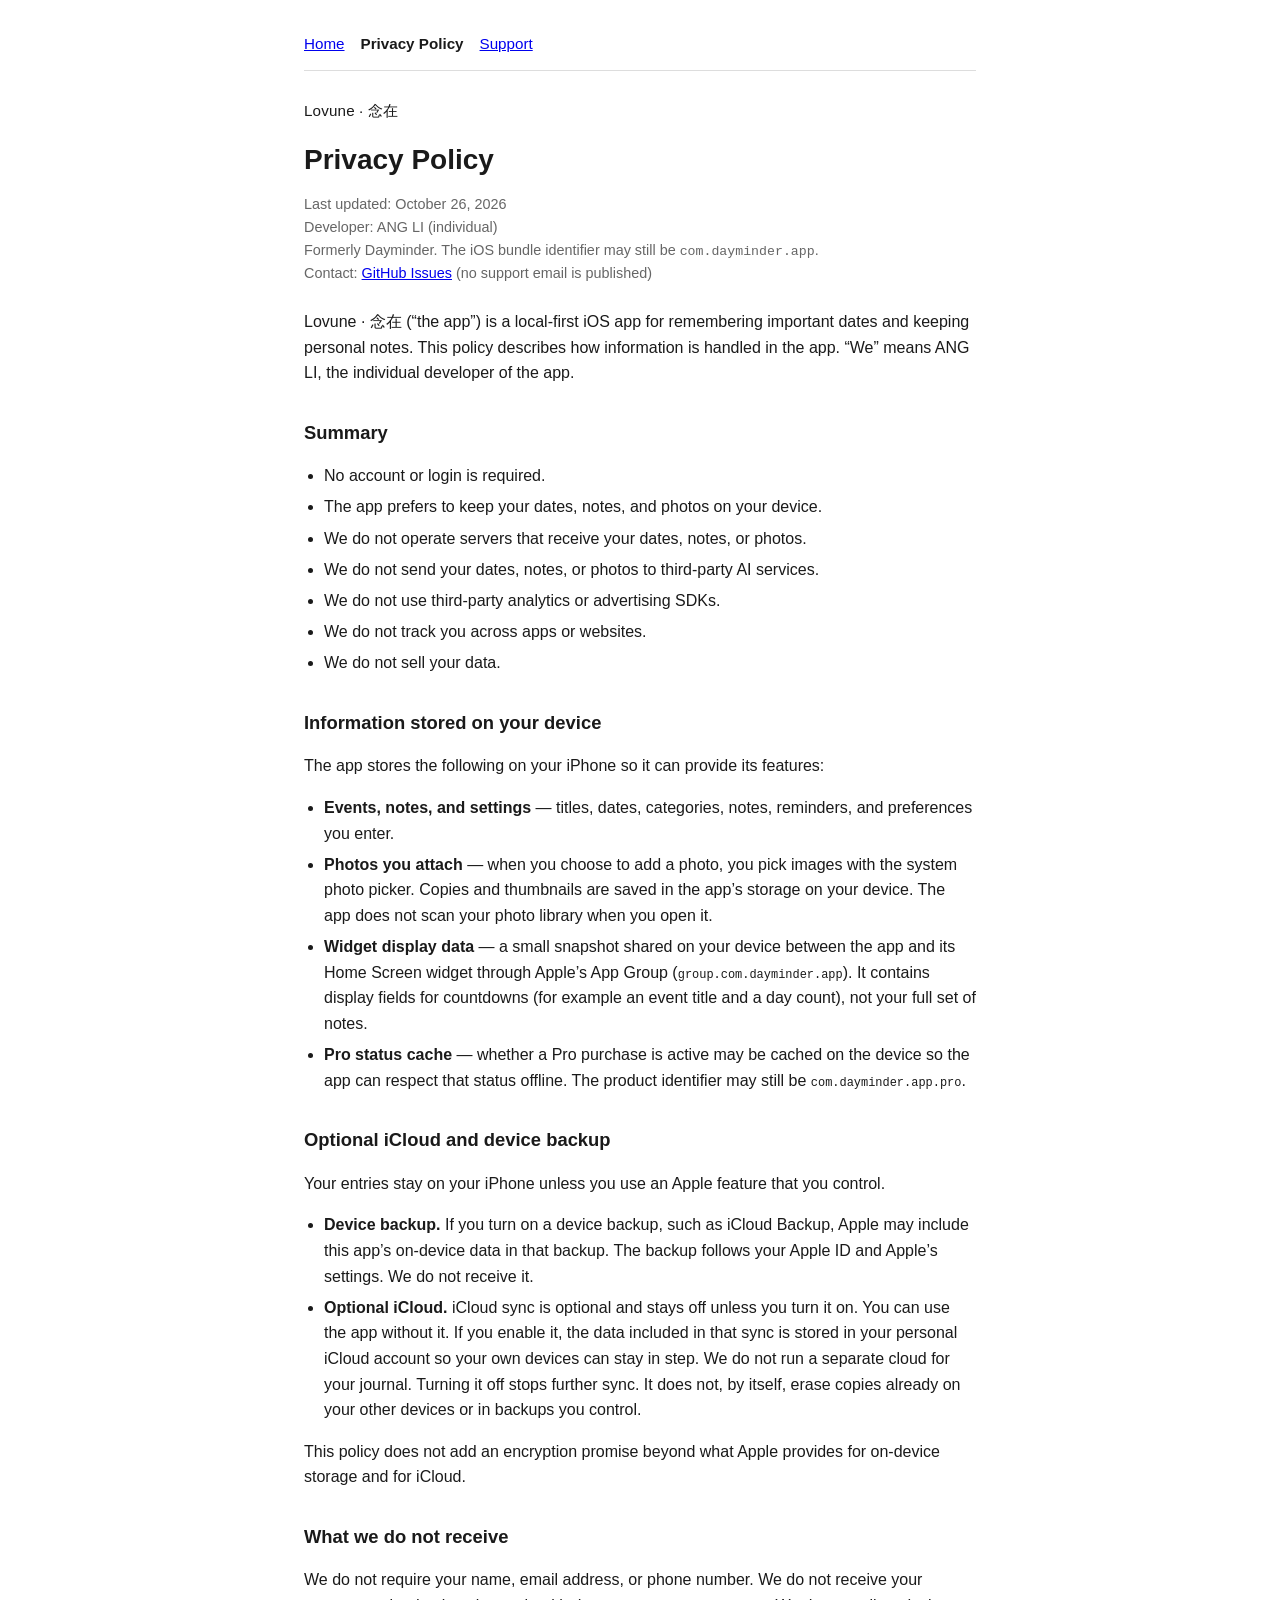
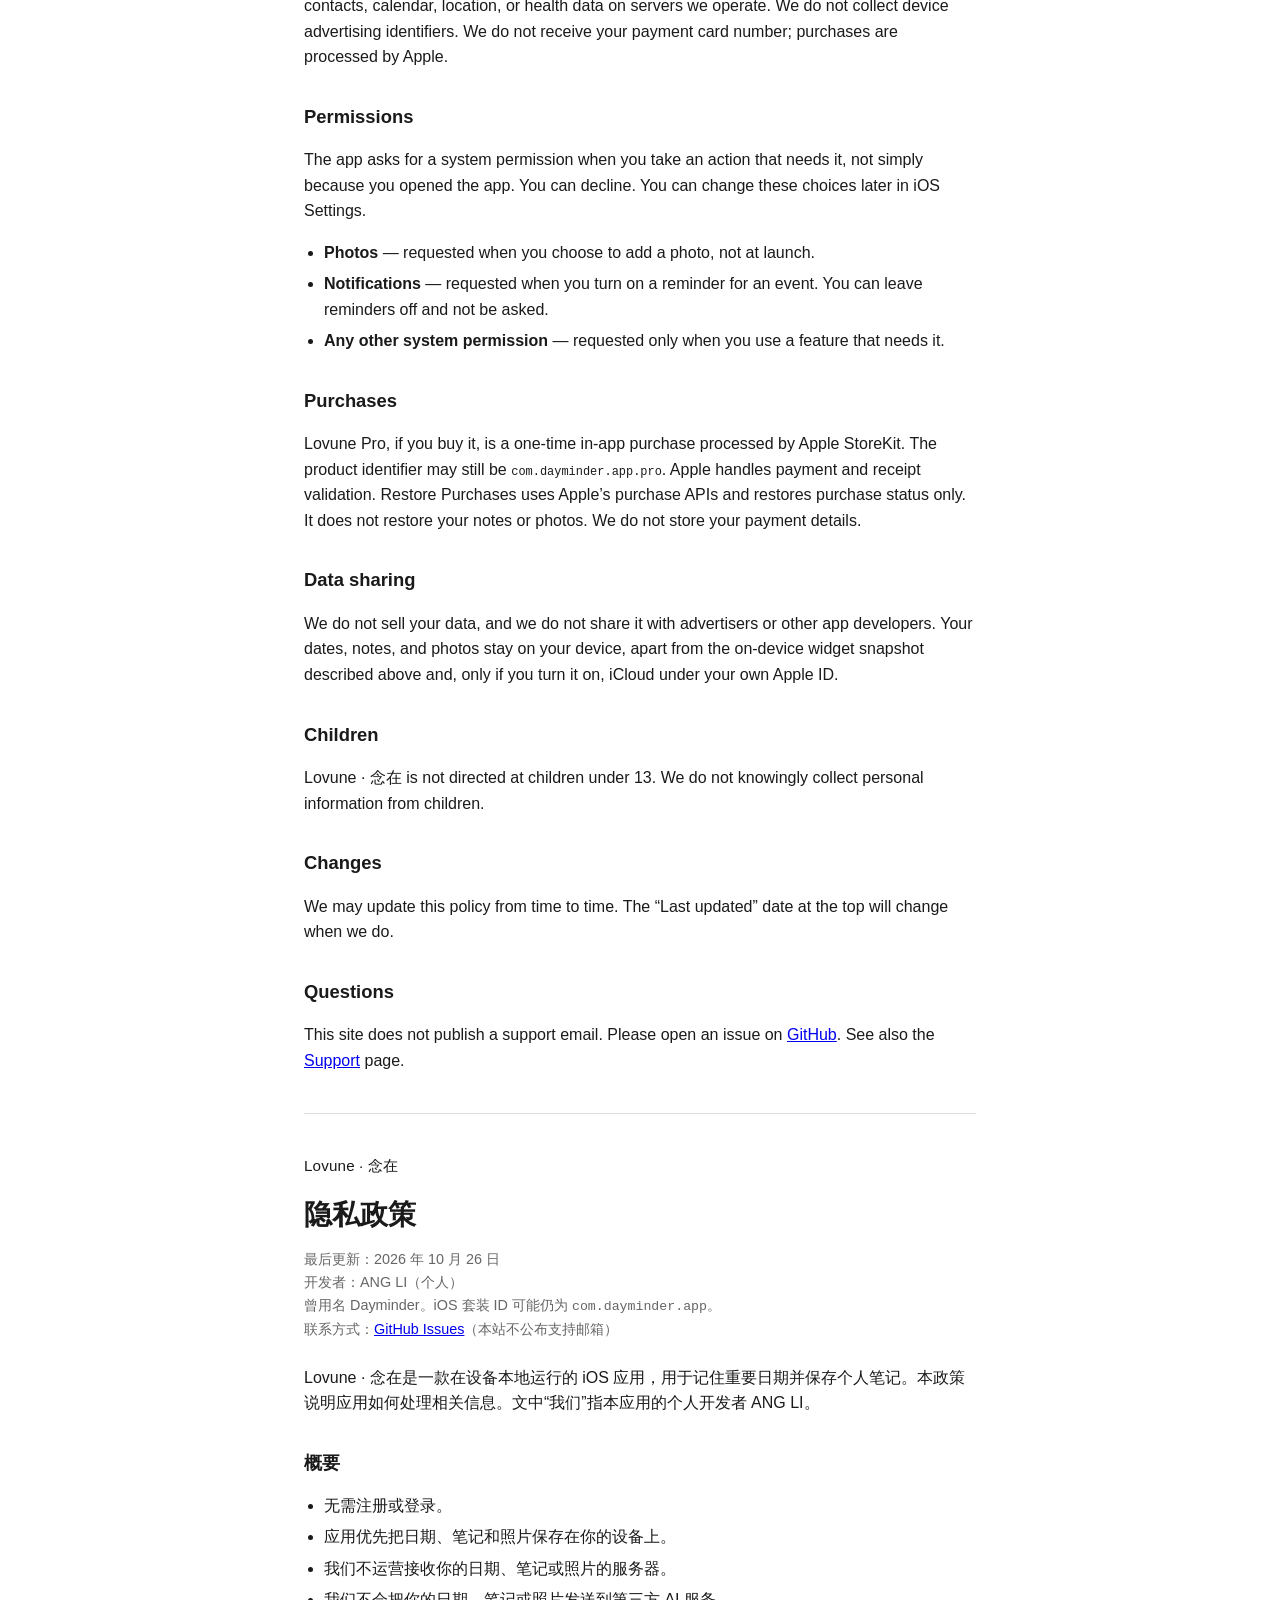
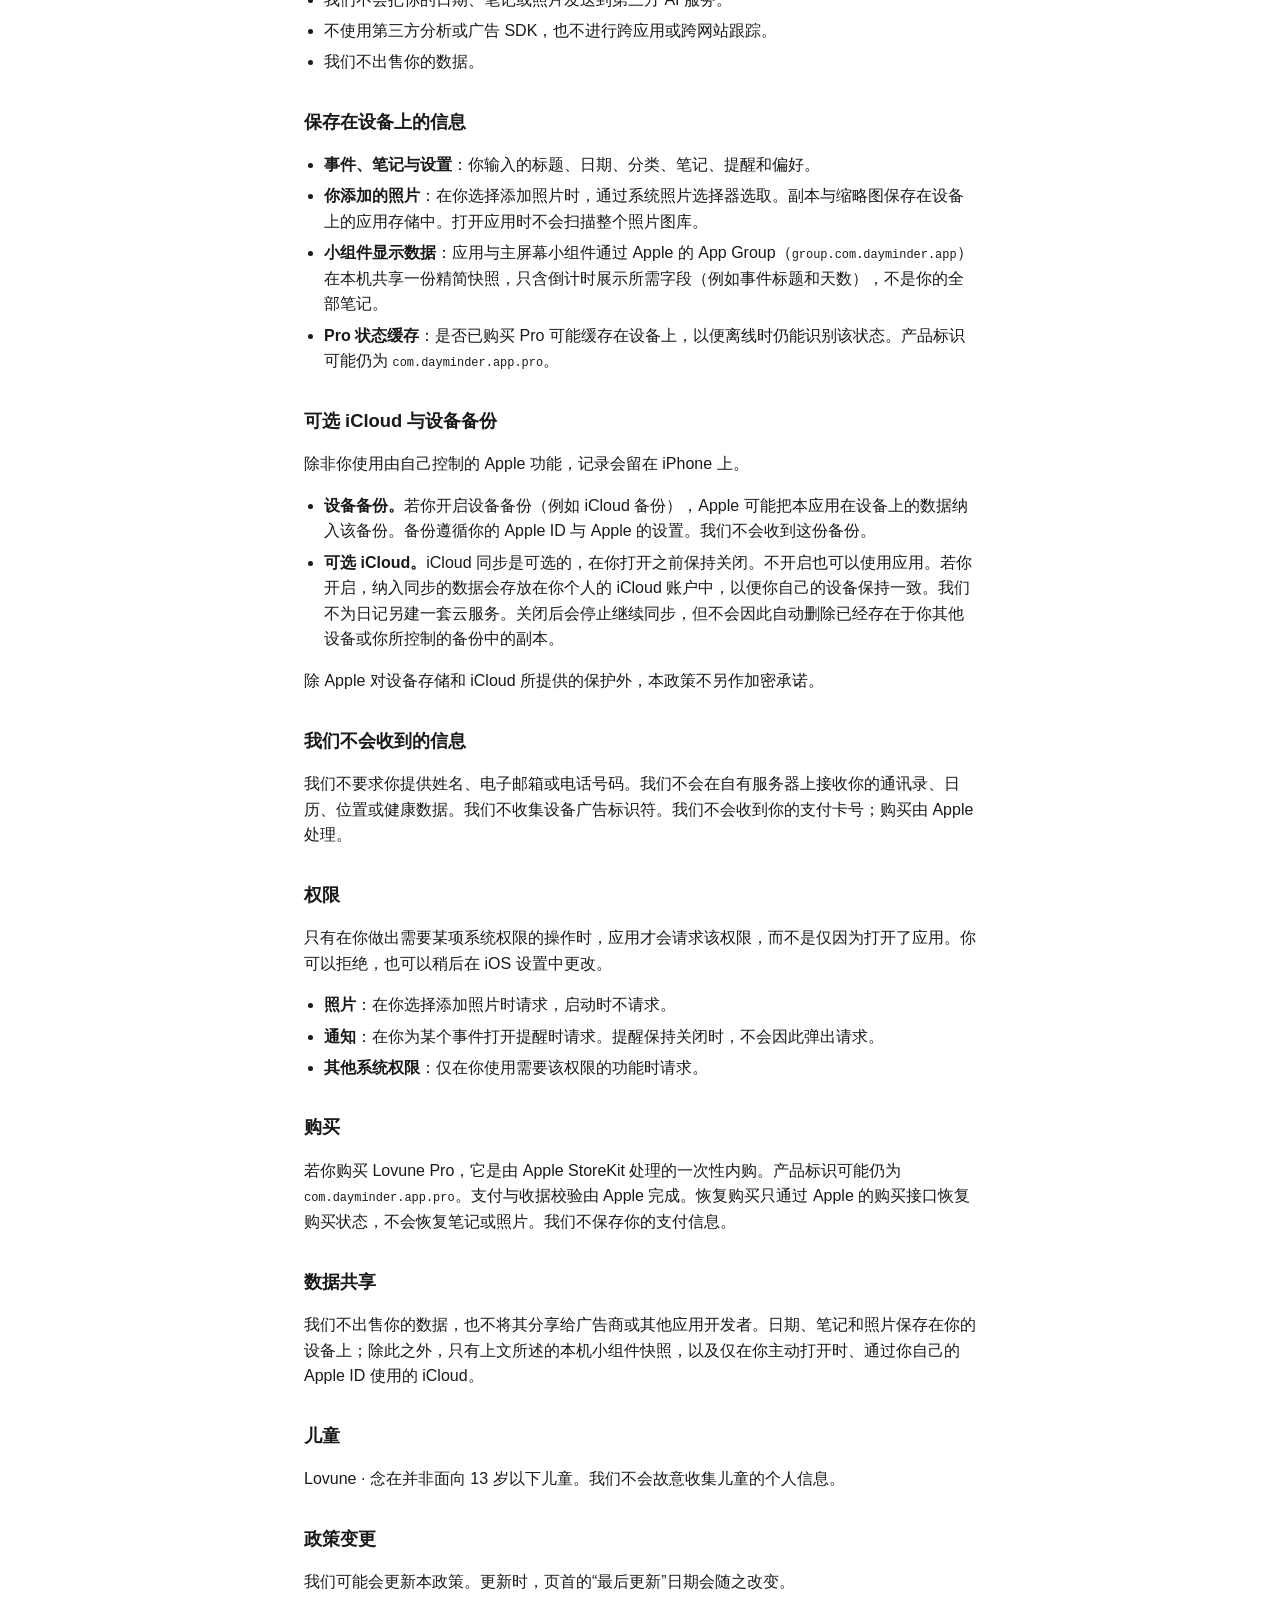
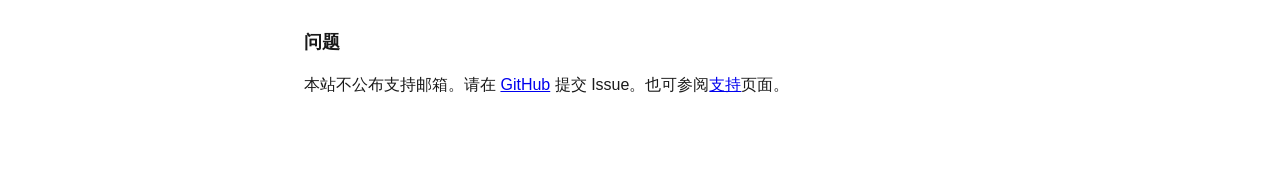
==== commit 37599dea: "Add Lovune landing, privacy, and support pages. Rename the user-facing legal site to Lovune · 念在 and" ====
--- a/docs/privacy.html
+++ b/docs/privacy.html
@@ -1,140 +1,145 @@
 <!DOCTYPE html>
-<html lang="zh-Hans">
+<html lang="en">
 <head>
   <meta charset="utf-8">
   <meta name="viewport" content="width=device-width, initial-scale=1">
-  <meta name="robots" content="noindex,nofollow">
-  <link rel="icon" href="data:,">
-  <title>Lovune · 念在隐私说明 | Review draft</title>
-  <style>
-:root { color-scheme: light dark; --paper:#fff; --ink:#242624; --muted:#606660; --rule:#dce1dc; --link:#245e4c; --note:#fff6df; }
-* { box-sizing: border-box; }
-html { scroll-behavior: auto; }
-body { margin:0; background:var(--paper); color:var(--ink); font-family:-apple-system,BlinkMacSystemFont,"Segoe UI","Microsoft YaHei",sans-serif; font-size:16px; line-height:1.75; }
-main { max-width:48rem; margin:0 auto; padding:28px 24px 48px; }
-nav { display:flex; flex-wrap:wrap; gap:10px 22px; padding-bottom:18px; border-bottom:1px solid var(--rule); font-size:.94rem; }
-a { color:var(--link); text-underline-offset:3px; overflow-wrap:anywhere; }
-a:focus-visible { outline:3px solid var(--link); outline-offset:4px; border-radius:2px; }
-h1 { font-size:clamp(1.7rem,5vw,2.1rem); line-height:1.3; margin:26px 0 10px; }
-h2 { font-size:1.2rem; line-height:1.5; margin:28px 0 8px; }
-h3 { font-size:1.12rem; line-height:1.5; margin:26px 0 8px; }
-p { margin:10px 0; overflow-wrap:anywhere; }
-li { margin:7px 0; overflow-wrap:anywhere; }
-ul { padding-left:1.4rem; }
-.meta { color:var(--muted); font-size:.88rem; }
-.draft { background:var(--note); border-left:3px solid #a77016; padding:12px 16px; margin:20px 0; font-size:.9rem; }
-.intro { font-size:1.04rem; }
-.language { border-top:1px solid var(--rule); margin-top:40px; padding-top:12px; }
-.language > h2 { font-size:1.7rem; }
-footer { margin-top:38px; border-top:1px solid var(--rule); padding-top:16px; font-size:.9rem; color:var(--muted); }
-.skip { position:absolute; left:24px; top:-80px; background:var(--paper); padding:8px; }
-.skip:focus { top:4px; }
-@media(max-width:480px) { main { padding:20px 18px 36px; } nav { gap:8px 18px; } .draft { padding:10px 12px; } }
-@media(prefers-color-scheme:dark) { :root { --paper:#171c19; --ink:#e5ece6; --muted:#b2bcb4; --rule:#3b463e; --link:#a4d7c0; --note:#302919; } }
-@media print { main { max-width:none; } nav,.skip { display:none; } h2,h3 { break-after:avoid; } }
-</style>
+  <title>Lovune · 念在 Privacy Policy</title>
+  <meta name="description" content="Privacy policy for Lovune · 念在, a local-first iOS app for important dates and personal notes.">
+  <link rel="stylesheet" href="style.css">
 </head>
-<body data-page="privacy">
-<a class="skip" href="#content">跳到正文 / Skip to content</a>
-<main id="content">
-<nav aria-label="页面与语言 / Pages and languages">
-  <a href="support.html">支持 / Support</a>
-  <a href="privacy.html">隐私 / Privacy</a>
-  <a href="#chinese" lang="zh-Hans">中文</a>
-  <a href="#english" lang="en">English</a>
-</nav>
-<aside class="draft" role="note"><strong>审阅草稿 · 未部署 / Review draft · Not published</strong><br>本页尚未替换线上说明；所述候选范围与入口仍待发行确认。<br><span lang="en">This draft has not replaced the live pages. Release scope and distribution remain unverified.</span></aside>
-<article id="chinese" lang="zh-Hans">
-  <h1>Lovune · 念在隐私说明</h1>
-  <p class="meta">审阅更新：2026 年 10 月 26 日 · 尚未生效</p>
-  <p class="intro">Lovune（早期名称 Dayminder）帮助你保存重要日子、照片和文字记录。这份说明介绍这些功能如何处理内容，以及你可以作出的选择。</p>
-  <section><h2>默认保存在本机</h2>
-<p>使用本地记录不需要注册 Lovune 账户。日期、标题、笔记、提醒偏好、已确认的地点和人物文字等内容保存在设备上的应用数据中；你添加的照片会保存相应的本机副本和缩略图。</p>
-<p>草稿也是本机数据。选入截图后，应用会保存可恢复草稿；部分编辑流程会自动保存草稿。因此，最终按下“保存”之前，选入的内容也可能已经写入本机。已保存记录、草稿和等待继续整理的来源是不同状态。</p>
-</section>
-<section><h2>照片、系统建议和主动分享</h2>
-<p>普通选图由你通过系统界面选择。在你使用里程碑找图等功能并授予照片权限后，应用会在授权范围内按日期等条件查询照片及已有元数据；有限照片授权只允许访问系统允许的范围。拍照功能使用相机权限。我们不会把“选图”描述为已具备整库图片语义理解。</p>
-<p>你从其他应用主动分享的文字、链接或图片会作为待继续整理的来源进入 Lovune；这不授予 Lovune 读取那些应用全部历史内容的权限。系统日记建议由 Apple 管理，应用接收你选中的建议所交付的素材；当前接入以所选照片及可选标题、时间为主。你可以在系统隐私设置中管理建议来源。系统日记建议与下述文字模型不是同一项功能。</p>
-</section>
-<section><h2>截图识字和文字建议何时处理</h2>
-<p>选择截图后，应用会在本机识别其中的文字并解析可能的时间信息。进入适用的截图或来源复核流程时，如果系统模型可用，应用也可能自动请求文字建议，不需要再点一次单独的“AI”按钮。提供给设备端模型的内容可包括交付的文字、已填标题或地点，以及受限的相关记录文字。你可以复核、修改或不采用建议；是否采用建议与是否开始处理内容是两件事。</p>
-<p>当前接入的是设备端 SystemLanguageModel 文字路径，不向该模型交付图片字节，也未接入第三方云模型生成。识字不等于看懂照片里的人物、关系或情绪。Apple Intelligence 是否可用取决于设备、系统、地区、语言和模型状态；没有模型时仍可使用普通文字或照片记录。我们不把“本机模型”扩大为整个应用的所有操作都不联网。</p>
-</section>
-<section><h2>日历、提醒事项、通讯录和订阅日历</h2>
-<p>只有你选择相应导入或连接功能时，应用才请求日历、提醒事项或通讯录权限，不在普通启动时请求这些权限。启用通讯录生日功能后，应用读取姓名和生日来维护派生的日期记录；保持启用且权限允许时，回到相关页面或回到前台也可能继续同步，不需要每次重新点击导入。应用不修改你的通讯录，关联匹配使用单向标识而不是保留原始联系人标识；派生日期仍可能包含你可读的姓名。</p>
-<p>如果你主动添加订阅日历的网址，应用会向该日历源请求内容；后续刷新也会联系该来源。该服务会收到正常网络请求所需的信息，例如 IP 地址。只有订阅和刷新相关数据发送到该来源，这不是将你的整本日记上传给它。你提供的网址及连接协议决定了该请求的目的地与传输方式。</p>
-</section>
-<section><h2>地点建议可能使用 Apple 的地名服务</h2>
-<p>地点可以手动填写，也可以由照片已有的位置元数据提供建议。当前应用不请求设备实时定位权限。在构建照片地点候选时，Apple 的地理编码服务可能收到照片坐标以查询地名；这可能发生在你确认是否保存该地点之前。查询地名与最终将地点写入记录是不同步骤。</p>
-</section>
-<section><h2>可选 iCloud 同步与设备备份</h2>
-<p>私有 iCloud 同步默认关闭，并要求相应的既有 Pro 权益。你开启后，已保存的日期、记录、相关元数据和照片可通过你的 Apple 私有 iCloud 数据库在设备间同步。草稿、未整理来源及本机照片标识符不属于这条记录同步路径。同步运行还受 Apple 账户、网络和系统状态影响。</p>
-<p>Apple 的设备备份是另一项机制，由你的系统备份设置决定。私有 iCloud 数据库、本机存储和设备备份不能一概理解为 Lovune 已保证的端到端加密。关闭同步、删除记录和撤销某项权限也不是同一操作；自行保存的导出文件或已分享副本不会因此自动收回。</p>
-</section>
-<section><h2>提醒、小组件、Apple Watch 与分享</h2>
-<p>重要日子的通知由你设置，并受系统通知权限控制。应用内回望和首页建议另有控制，部分应用内回望设置初始为开；隐藏推荐不会删除已经保存的记录。Apple 系统日记建议通知由系统另外管理，当前不能视为已接通 Lovune 草稿的通知路径。</p>
-<p>小组件通过本机共享容器读取显示所需的精简数据；你使用配对 Apple Watch 功能时，相关显示或交接数据会在配对设备间传递。应用锁定和敏感显示设置用于限制界面展示，不等于所有系统表面和数据副本都具备同一种加密保证。</p>
-<p>导出或分享由你选择目标。导出备份中的照片需主动勾选“Include photos”；导出范围以当前库和界面说明为准。你交给其他应用、文件位置或收件人的内容，随后由相应目标处理。恢复购买只恢复购买权益，不会代替记录备份恢复。</p>
-</section>
-<section><h2>诊断、日志和支持联系</h2>
-<p>应用会生成用于排查问题的技术诊断，例如版本、系统和设备型号、界面偏好及功能状态。你主动打开反馈邮件时，诊断摘要可能预填到邮件正文中；你也可以主动复制诊断到剪贴板。发送前请检查内容，只提供定位问题所需的信息，不必附上日记原文或照片。</p>
-<p>调试日志辅助工具会按预设模式遮盖部分照片标识、坐标和姓名字段；相机等模块还会记录技术错误信息。这不是对所有日志或任意输入均已脱敏的保证。你发出的支持邮件会由邮件服务和收件方处理，与本机日记存储不同。联系地址：<a href="mailto:support@dayminder.app">support@dayminder.app</a>。</p>
-</section>
-<section><h2>保留既有政策承诺</h2>
-<p>沿用现行政策的承诺：我们不出售你的数据、不将其用于广告，也不进行跨应用或网站跟踪。Lovune 并非面向 13 岁以下儿童，我们不会故意收集儿童的个人信息。这些既有承诺未因本次技术说明修订而撤回。</p>
-</section>
-<section><h2>购买、内容清理与说明更新</h2>
-<p>本轮本地核心工具免费，新销售关闭；既有购买可通过 Apple 的恢复购买功能核验。Apple 处理交易和付款信息，Lovune 不接收支付卡号。可选同步是否启用仍由权益和你的设置共同决定。</p>
-<p>你可以编辑或删除应用内记录、调整建议与提醒、管理系统权限，并自行保管或删除导出文件。部分数据可能存在于你选择的备份、同步设备或分享目的地；本说明不承诺删除操作会即时消除所有副本，也不承诺未经实测的无损恢复。</p>
-<p>本说明目前是审阅草稿。最终生效版本须与实际发行范围一致；发布日期和生效说明将在发布获准后确认。有关使用问题，请参阅支持页。</p>
-</section>
-</article>
-<article class="language" id="english" lang="en">
-  <h2>Lovune Privacy Information</h2>
-  <p class="meta">Review updated: October 26, 2026 · Not in effect</p>
-  <p class="intro">Lovune, previously named Dayminder, helps you keep important dates, photos and written entries. This information describes how these features handle content and the choices available to you.</p>
-  <section><h3>Stored on your device by default</h3>
-<p>Local recording does not require a Lovune account. Dates, titles, notes, reminder preferences and confirmed place or people text are stored in the app’s data on your device. Photos you add have local copies and thumbnails.</p>
-<p>Drafts are also local data. Selecting a screenshot creates a recoverable draft, and some editing flows save drafts automatically. Selected content may therefore be written to the device before you press the final Save action. Saved entries, drafts and sources awaiting review are different states.</p>
-</section>
-<section><h3>Photos, system suggestions and content you share</h3>
-<p>For ordinary photo selection, you choose images through system interfaces. If you use features such as milestone photo lookup and grant photo access, the app can query photos and existing metadata within the permitted scope, including by date. Limited access is restricted to the photos allowed by the system. Taking a photo requires camera permission. Photo selection does not mean the app understands the visual meaning of your entire library.</p>
-<p>Text, links or images you actively share from another app enter Lovune as sources to continue reviewing. This does not grant access to that app’s complete history. Apple manages Journaling Suggestions, and Lovune receives material from suggestions you select. The current integration primarily uses selected photos and optional title or time information. You can manage suggestion categories in system privacy settings. Journaling Suggestions is separate from the text model described below.</p>
-</section>
-<section><h3>When screenshot text and suggestions are processed</h3>
-<p>After you choose a screenshot, the app recognizes its text on the device and parses possible time information. In applicable screenshot or source-review flows, the app may also request text suggestions automatically when the system model is available; a separate AI button is not required. Input to the device-side model can include the text you supplied, an entered title or place and a limited amount of related-entry text. You can review, edit or decline a suggestion. Accepting a suggestion is separate from starting the processing.</p>
-<p>The current integration uses the on-device SystemLanguageModel text path. It does not send image bytes to that model or use a third-party cloud generation model. Reading text is not an ability to understand people, relationships or emotions in a photo. Apple Intelligence availability depends on the device, operating system, region, language and model readiness. Ordinary text and photo recording remain available without the model. On-device model processing does not mean that every operation in the app is offline.</p>
-</section>
-<section><h3>Calendar, Reminders, Contacts and calendar subscriptions</h3>
-<p>The app requests Calendar, Reminders or Contacts access when you choose the relevant import or connection feature, not during an ordinary launch. After you enable contact birthdays, it reads names and birthday components to maintain derived date records. While the feature remains enabled and permission is available, returning to the relevant screen or foreground can continue synchronization without another import action. The app does not modify your contacts. It uses a one-way identifier for matching instead of retaining the raw contact identifier; the derived dates can still contain readable names.</p>
-<p>If you add a calendar subscription URL, the app requests content from that calendar source, including on later refreshes. The service receives information normally involved in a network request, such as your IP address. This connection is for the subscription and its refresh; it does not upload your whole journal to the source. The URL and protocol you provide determine the destination and transport used.</p>
-</section>
-<section><h3>Place suggestions can use Apple’s geocoding service</h3>
-<p>You can enter a place yourself or use a suggestion derived from existing photo-location metadata. The current app does not request live device-location permission. While preparing photo-context candidates, Apple’s geocoding service may receive photo coordinates to resolve a place name. This can happen before you confirm whether to save that place. Looking up the name and writing the place into an entry are separate steps.</p>
-</section>
-<section><h3>Optional iCloud sync and device backups</h3>
-<p>Private iCloud sync is off by default and requires the applicable existing Pro entitlement. If you enable it, saved dates, entries, related metadata and photos can sync through your private Apple iCloud database. Drafts, unresolved sources and local Photos identifiers are not part of this entry-sync path. Sync also depends on the Apple account, network and system state.</p>
-<p>Apple device backup is a separate mechanism controlled by your system backup settings. Private iCloud storage, local storage and device backups should not be treated as a single Lovune guarantee of end-to-end encryption. Turning sync off, deleting an entry and revoking a permission are different actions; they do not automatically recall files you exported or copies you shared.</p>
-</section>
-<section><h3>Reminders, widgets, Apple Watch and sharing</h3>
-<p>You configure important-date notifications, subject to system notification permission. In-app resurfacing and Home suggestions have separate controls, and some in-app resurfacing preferences are initially enabled. Hiding a recommendation does not delete a saved entry. Apple separately controls Journaling Suggestions notifications; the current app has not completed their continuation into a Lovune draft.</p>
-<p>Widgets read limited display data through a shared local container. When you use paired Apple Watch features, the necessary display or handoff data can move between paired devices. App Lock and sensitive-display settings limit presentation; they are not a guarantee that every system surface or data copy has the same encryption protection.</p>
-<p>You choose where to export or share content. Including photos in a backup requires selecting Include photos. Export scope follows the current library and the interface’s explanation. Content you give to another app, file location or recipient is then handled by that destination. Restore Purchases restores purchase entitlements, not your journal backup.</p>
-</section>
-<section><h3>Diagnostics, logs and support</h3>
-<p>The app creates technical diagnostics such as its version, operating system and device model, interface preferences and feature status. When you initiate a feedback email, a diagnostic summary may be inserted into the message; you can also choose to copy diagnostics to the clipboard. Review what you send and provide only what is needed to explain the problem. You do not need to include journal text or photos.</p>
-<p>Debug logging helpers redact some photo identifiers, coordinates and name fields using predefined patterns. Other components, including the camera, also log technical errors. This does not guarantee that every log or arbitrary input is fully redacted. A support email you send is handled by the mail service and recipient, separately from local journal storage. Contact: <a href="mailto:support@dayminder.app">support@dayminder.app</a>.</p>
-</section>
-<section><h3>Existing policy commitments remain</h3>
-<p>We retain the existing commitments not to sell your data, use it for advertising or track you across apps or websites. Lovune is not directed at children under 13, and we do not knowingly collect personal information from children. This technical revision does not withdraw those commitments.</p>
-</section>
-<section><h3>Purchases, managing content and updates</h3>
-<p>Local core tools remain free for this cycle and new sales are closed. Existing purchases can be checked through Apple’s restore mechanism. Apple handles transactions and payment information; Lovune does not receive payment card numbers. Optional sync still depends on both entitlement and your setting.</p>
-<p>You can edit or delete app entries, adjust suggestions and reminders, manage system permissions and keep or delete exported files yourself. Content may also remain in backups, synced devices or destinations you chose. This information does not promise that deletion immediately removes every copy or that an untested restore is lossless.</p>
-<p>This is a review draft. The version put into effect must match the actual release scope; publication and effective-date information will be confirmed after publication is authorized. See the support page for help.</p>
-</section>
-</article>
-<footer><a href="support.html">支持 / Support</a> · <a href="privacy.html">隐私 / Privacy</a> · <a href="mailto:support@dayminder.app">support@dayminder.app</a></footer>
-</main>
+<body>
+  <nav aria-label="Site">
+    <a href="index.html">Home</a>
+    <a href="privacy.html" aria-current="page">Privacy Policy</a>
+    <a href="support.html">Support</a>
+  </nav>
+
+  <p class="brand">Lovune · 念在</p>
+  <h1>Privacy Policy</h1>
+  <p class="meta">Last updated: <time datetime="2026-10-26">October 26, 2026</time><br>
+  Developer: ANG LI (individual)<br>
+  Formerly Dayminder. The iOS bundle identifier may still be <code>com.dayminder.app</code>.<br>
+  Contact: <a href="https://github.com/leon0609/dayminder/issues">GitHub Issues</a> (no support email is published)</p>
+
+  <p>Lovune · 念在 (“the app”) is a local-first iOS app for remembering important dates and keeping personal notes. This policy describes how information is handled in the app. “We” means ANG LI, the individual developer of the app.</p>
+
+  <h2>Summary</h2>
+  <ul>
+    <li>No account or login is required.</li>
+    <li>The app prefers to keep your dates, notes, and photos on your device.</li>
+    <li>We do not operate servers that receive your dates, notes, or photos.</li>
+    <li>We do not send your dates, notes, or photos to third-party AI services.</li>
+    <li>We do not use third-party analytics or advertising SDKs.</li>
+    <li>We do not track you across apps or websites.</li>
+    <li>We do not sell your data.</li>
+  </ul>
+
+  <h2>Information stored on your device</h2>
+  <p>The app stores the following on your iPhone so it can provide its features:</p>
+  <ul>
+    <li><strong>Events, notes, and settings</strong> — titles, dates, categories, notes, reminders, and preferences you enter.</li>
+    <li><strong>Photos you attach</strong> — when you choose to add a photo, you pick images with the system photo picker. Copies and thumbnails are saved in the app’s storage on your device. The app does not scan your photo library when you open it.</li>
+    <li><strong>Widget display data</strong> — a small snapshot shared on your device between the app and its Home Screen widget through Apple’s App Group (<code>group.com.dayminder.app</code>). It contains display fields for countdowns (for example an event title and a day count), not your full set of notes.</li>
+    <li><strong>Pro status cache</strong> — whether a Pro purchase is active may be cached on the device so the app can respect that status offline. The product identifier may still be <code>com.dayminder.app.pro</code>.</li>
+  </ul>
+
+  <h2>Optional iCloud and device backup</h2>
+  <p>Your entries stay on your iPhone unless you use an Apple feature that you control.</p>
+  <ul>
+    <li><strong>Device backup.</strong> If you turn on a device backup, such as iCloud Backup, Apple may include this app’s on-device data in that backup. The backup follows your Apple ID and Apple’s settings. We do not receive it.</li>
+    <li><strong>Optional iCloud.</strong> iCloud sync is optional and stays off unless you turn it on. You can use the app without it. If you enable it, the data included in that sync is stored in your personal iCloud account so your own devices can stay in step. We do not run a separate cloud for your journal. Turning it off stops further sync. It does not, by itself, erase copies already on your other devices or in backups you control.</li>
+  </ul>
+  <p>This policy does not add an encryption promise beyond what Apple provides for on-device storage and for iCloud.</p>
+
+  <h2>What we do not receive</h2>
+  <p>We do not require your name, email address, or phone number. We do not receive your contacts, calendar, location, or health data on servers we operate. We do not collect device advertising identifiers. We do not receive your payment card number; purchases are processed by Apple.</p>
+
+  <h2>Permissions</h2>
+  <p>The app asks for a system permission when you take an action that needs it, not simply because you opened the app. You can decline. You can change these choices later in iOS Settings.</p>
+  <ul>
+    <li><strong>Photos</strong> — requested when you choose to add a photo, not at launch.</li>
+    <li><strong>Notifications</strong> — requested when you turn on a reminder for an event. You can leave reminders off and not be asked.</li>
+    <li><strong>Any other system permission</strong> — requested only when you use a feature that needs it.</li>
+  </ul>
+
+  <h2>Purchases</h2>
+  <p>Lovune Pro, if you buy it, is a one-time in-app purchase processed by Apple StoreKit. The product identifier may still be <code>com.dayminder.app.pro</code>. Apple handles payment and receipt validation. Restore Purchases uses Apple’s purchase APIs and restores purchase status only. It does not restore your notes or photos. We do not store your payment details.</p>
+
+  <h2>Data sharing</h2>
+  <p>We do not sell your data, and we do not share it with advertisers or other app developers. Your dates, notes, and photos stay on your device, apart from the on-device widget snapshot described above and, only if you turn it on, iCloud under your own Apple ID.</p>
+
+  <h2>Children</h2>
+  <p>Lovune · 念在 is not directed at children under 13. We do not knowingly collect personal information from children.</p>
+
+  <h2>Changes</h2>
+  <p>We may update this policy from time to time. The “Last updated” date at the top will change when we do.</p>
+
+  <h2>Questions</h2>
+  <p>This site does not publish a support email. Please open an issue on <a href="https://github.com/leon0609/dayminder/issues">GitHub</a>. See also the <a href="support.html">Support</a> page.</p>
+
+  <hr>
+
+  <div class="zh" lang="zh-Hans">
+    <p class="brand">Lovune · 念在</p>
+    <h1>隐私政策</h1>
+    <p class="meta">最后更新：<time datetime="2026-10-26">2026 年 10 月 26 日</time><br>
+    开发者：ANG LI（个人）<br>
+    曾用名 Dayminder。iOS 套装 ID 可能仍为 <code>com.dayminder.app</code>。<br>
+    联系方式：<a href="https://github.com/leon0609/dayminder/issues">GitHub Issues</a>（本站不公布支持邮箱）</p>
+
+    <p>Lovune · 念在是一款在设备本地运行的 iOS 应用，用于记住重要日期并保存个人笔记。本政策说明应用如何处理相关信息。文中“我们”指本应用的个人开发者 ANG LI。</p>
+
+    <h2>概要</h2>
+    <ul>
+      <li>无需注册或登录。</li>
+      <li>应用优先把日期、笔记和照片保存在你的设备上。</li>
+      <li>我们不运营接收你的日期、笔记或照片的服务器。</li>
+      <li>我们不会把你的日期、笔记或照片发送到第三方 AI 服务。</li>
+      <li>不使用第三方分析或广告 SDK，也不进行跨应用或跨网站跟踪。</li>
+      <li>我们不出售你的数据。</li>
+    </ul>
+
+    <h2>保存在设备上的信息</h2>
+    <ul>
+      <li><strong>事件、笔记与设置</strong>：你输入的标题、日期、分类、笔记、提醒和偏好。</li>
+      <li><strong>你添加的照片</strong>：在你选择添加照片时，通过系统照片选择器选取。副本与缩略图保存在设备上的应用存储中。打开应用时不会扫描整个照片图库。</li>
+      <li><strong>小组件显示数据</strong>：应用与主屏幕小组件通过 Apple 的 App Group（<code>group.com.dayminder.app</code>）在本机共享一份精简快照，只含倒计时展示所需字段（例如事件标题和天数），不是你的全部笔记。</li>
+      <li><strong>Pro 状态缓存</strong>：是否已购买 Pro 可能缓存在设备上，以便离线时仍能识别该状态。产品标识可能仍为 <code>com.dayminder.app.pro</code>。</li>
+    </ul>
+
+    <h2>可选 iCloud 与设备备份</h2>
+    <p>除非你使用由自己控制的 Apple 功能，记录会留在 iPhone 上。</p>
+    <ul>
+      <li><strong>设备备份。</strong>若你开启设备备份（例如 iCloud 备份），Apple 可能把本应用在设备上的数据纳入该备份。备份遵循你的 Apple ID 与 Apple 的设置。我们不会收到这份备份。</li>
+      <li><strong>可选 iCloud。</strong>iCloud 同步是可选的，在你打开之前保持关闭。不开启也可以使用应用。若你开启，纳入同步的数据会存放在你个人的 iCloud 账户中，以便你自己的设备保持一致。我们不为日记另建一套云服务。关闭后会停止继续同步，但不会因此自动删除已经存在于你其他设备或你所控制的备份中的副本。</li>
+    </ul>
+    <p>除 Apple 对设备存储和 iCloud 所提供的保护外，本政策不另作加密承诺。</p>
+
+    <h2>我们不会收到的信息</h2>
+    <p>我们不要求你提供姓名、电子邮箱或电话号码。我们不会在自有服务器上接收你的通讯录、日历、位置或健康数据。我们不收集设备广告标识符。我们不会收到你的支付卡号；购买由 Apple 处理。</p>
+
+    <h2>权限</h2>
+    <p>只有在你做出需要某项系统权限的操作时，应用才会请求该权限，而不是仅因为打开了应用。你可以拒绝，也可以稍后在 iOS 设置中更改。</p>
+    <ul>
+      <li><strong>照片</strong>：在你选择添加照片时请求，启动时不请求。</li>
+      <li><strong>通知</strong>：在你为某个事件打开提醒时请求。提醒保持关闭时，不会因此弹出请求。</li>
+      <li><strong>其他系统权限</strong>：仅在你使用需要该权限的功能时请求。</li>
+    </ul>
+
+    <h2>购买</h2>
+    <p>若你购买 Lovune Pro，它是由 Apple StoreKit 处理的一次性内购。产品标识可能仍为 <code>com.dayminder.app.pro</code>。支付与收据校验由 Apple 完成。恢复购买只通过 Apple 的购买接口恢复购买状态，不会恢复笔记或照片。我们不保存你的支付信息。</p>
+
+    <h2>数据共享</h2>
+    <p>我们不出售你的数据，也不将其分享给广告商或其他应用开发者。日期、笔记和照片保存在你的设备上；除此之外，只有上文所述的本机小组件快照，以及仅在你主动打开时、通过你自己的 Apple ID 使用的 iCloud。</p>
+
+    <h2>儿童</h2>
+    <p>Lovune · 念在并非面向 13 岁以下儿童。我们不会故意收集儿童的个人信息。</p>
+
+    <h2>政策变更</h2>
+    <p>我们可能会更新本政策。更新时，页首的“最后更新”日期会随之改变。</p>
+
+    <h2>问题</h2>
+    <p>本站不公布支持邮箱。请在 <a href="https://github.com/leon0609/dayminder/issues">GitHub</a> 提交 Issue。也可参阅<a href="support.html">支持</a>页面。</p>
+  </div>
 </body>
 </html>
--- a/docs/style.css
+++ b/docs/style.css
@@ -0,0 +1,38 @@
+:root { color-scheme: light dark; }
+body {
+  font-family: -apple-system, BlinkMacSystemFont, "Segoe UI", Roboto, Helvetica, Arial, sans-serif;
+  line-height: 1.6;
+  max-width: 42rem;
+  margin: 2rem auto;
+  padding: 0 1.25rem 3rem;
+  color: #1a1a1a;
+  background: #fff;
+}
+@media (prefers-color-scheme: dark) {
+  body { color: #e8e8e8; background: #111; }
+  a { color: #6eb6ff; }
+}
+h1 { font-size: 1.75rem; line-height: 1.3; margin-bottom: 0.25rem; }
+h2 { font-size: 1.15rem; margin-top: 2rem; }
+.brand { font-size: 0.95rem; letter-spacing: 0.01em; margin: 0 0 0.35rem; }
+.meta { color: #666; font-size: 0.9rem; margin-bottom: 1.5rem; }
+@media (prefers-color-scheme: dark) { .meta { color: #999; } }
+.lead { font-size: 1.05rem; }
+nav {
+  display: flex;
+  flex-wrap: wrap;
+  gap: 0.35rem 1rem;
+  margin: 0 0 1.75rem;
+  padding-bottom: 0.85rem;
+  border-bottom: 1px solid #ddd;
+  font-size: 0.95rem;
+}
+@media (prefers-color-scheme: dark) { nav { border-bottom-color: #333; } }
+nav a[aria-current="page"] { font-weight: 650; text-decoration: none; color: inherit; }
+a, code { overflow-wrap: anywhere; }
+ul { padding-left: 1.25rem; }
+li { margin: 0.35rem 0; }
+hr { border: none; border-top: 1px solid #ddd; margin: 2.5rem 0; }
+@media (prefers-color-scheme: dark) { hr { border-top-color: #333; } }
+.zh { margin-top: 0.5rem; }
+code { font-size: 0.92em; }
